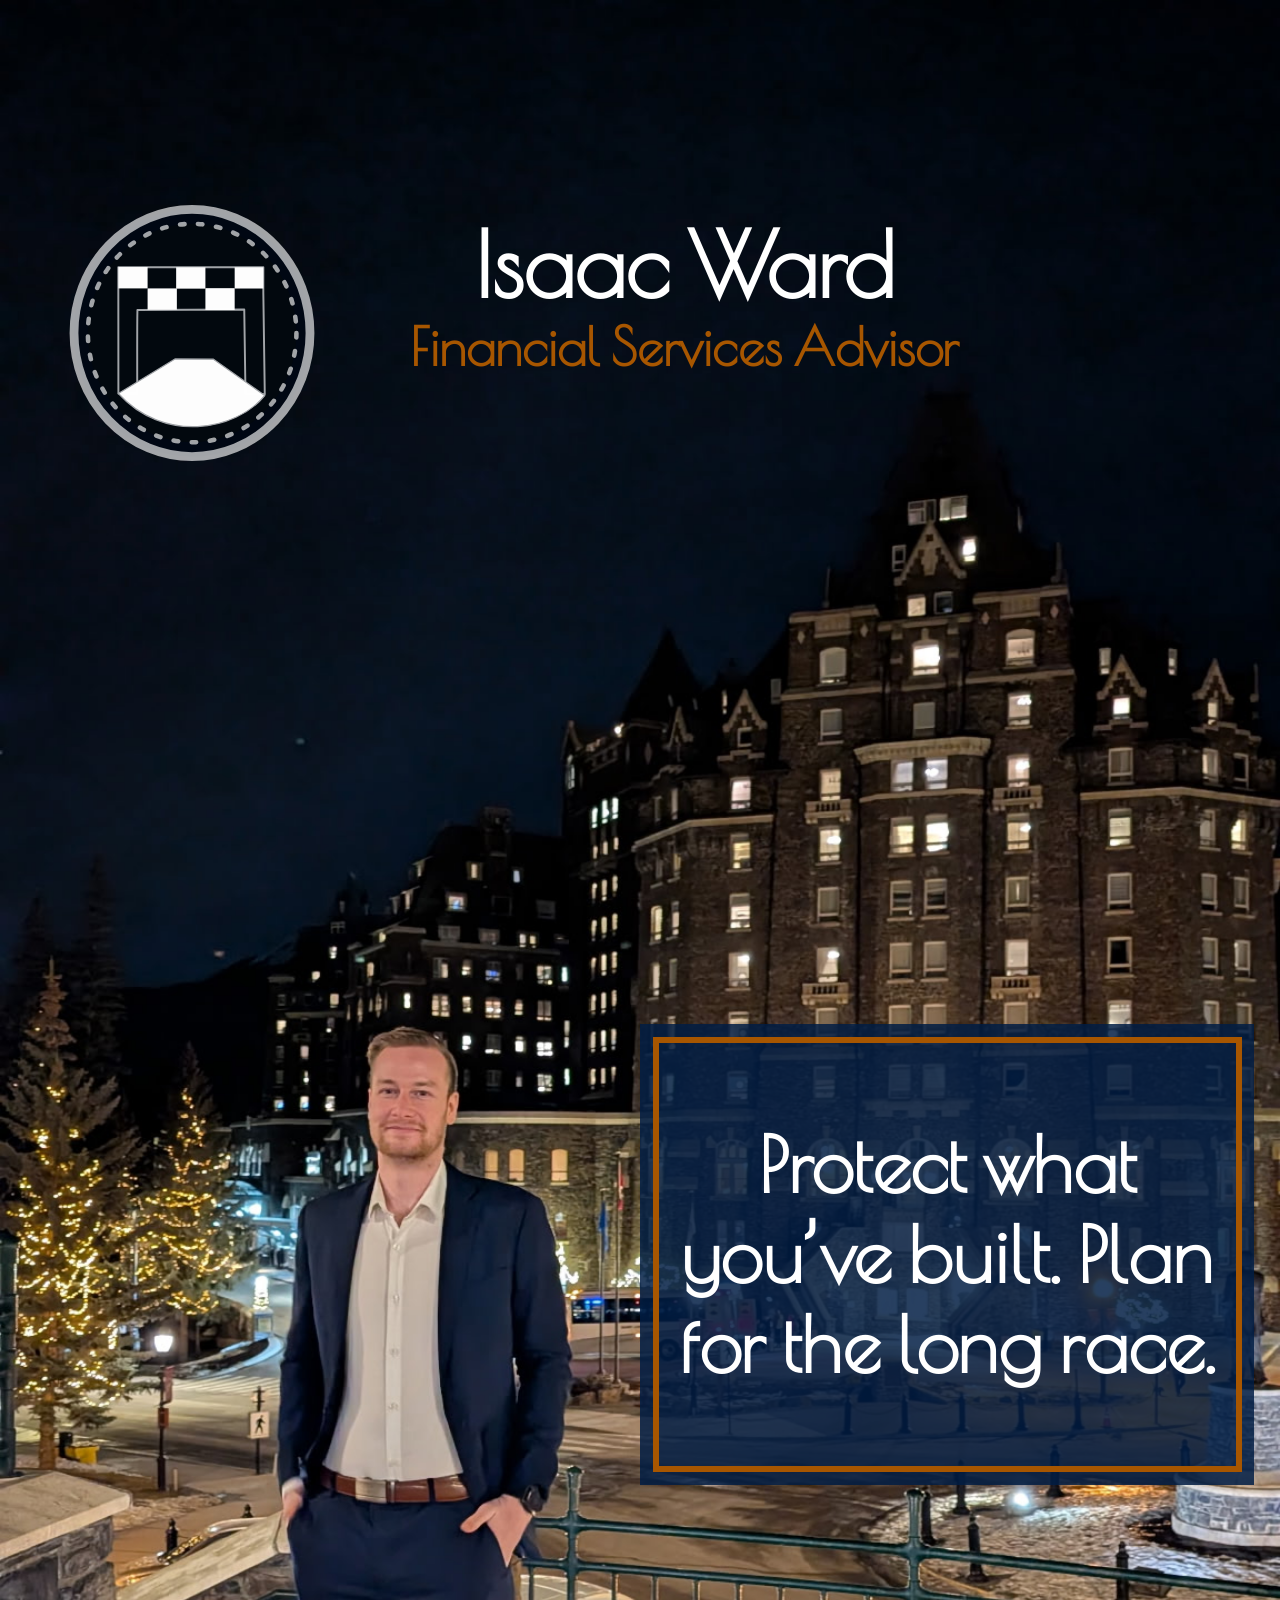
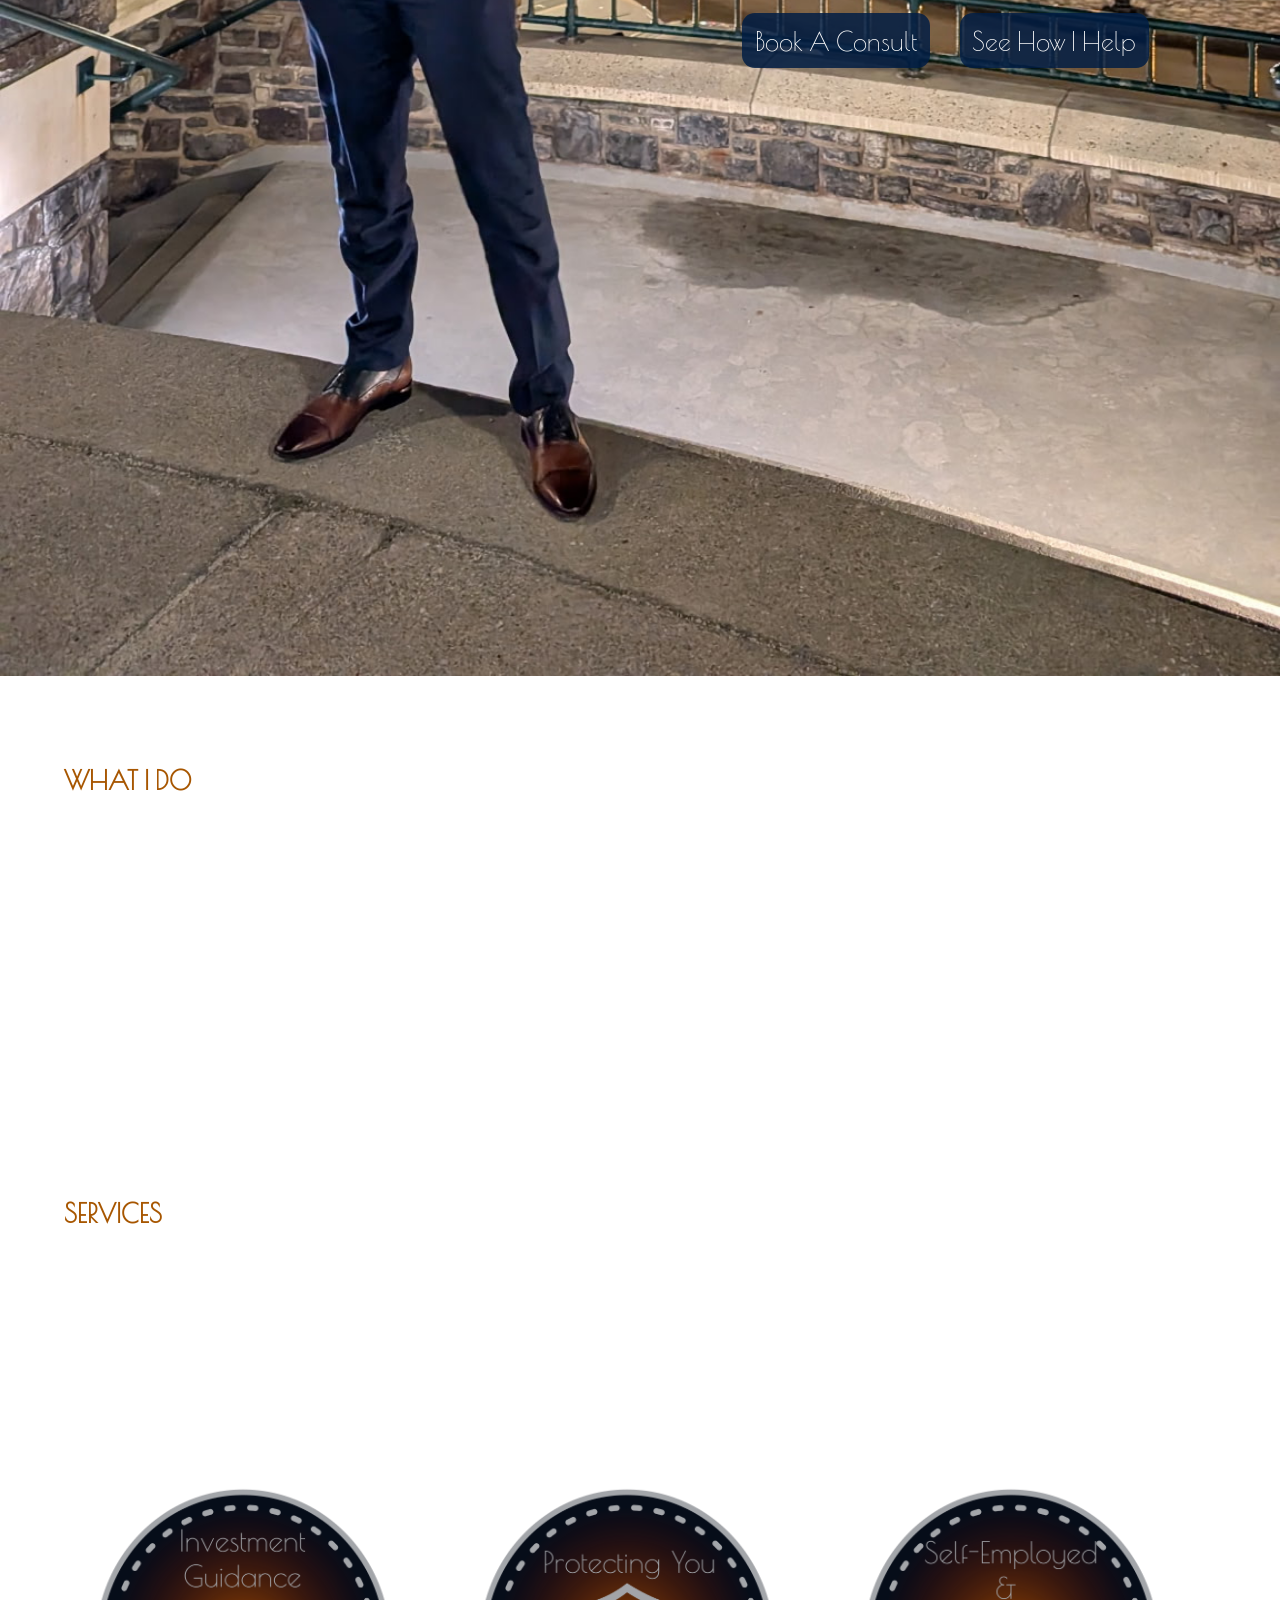
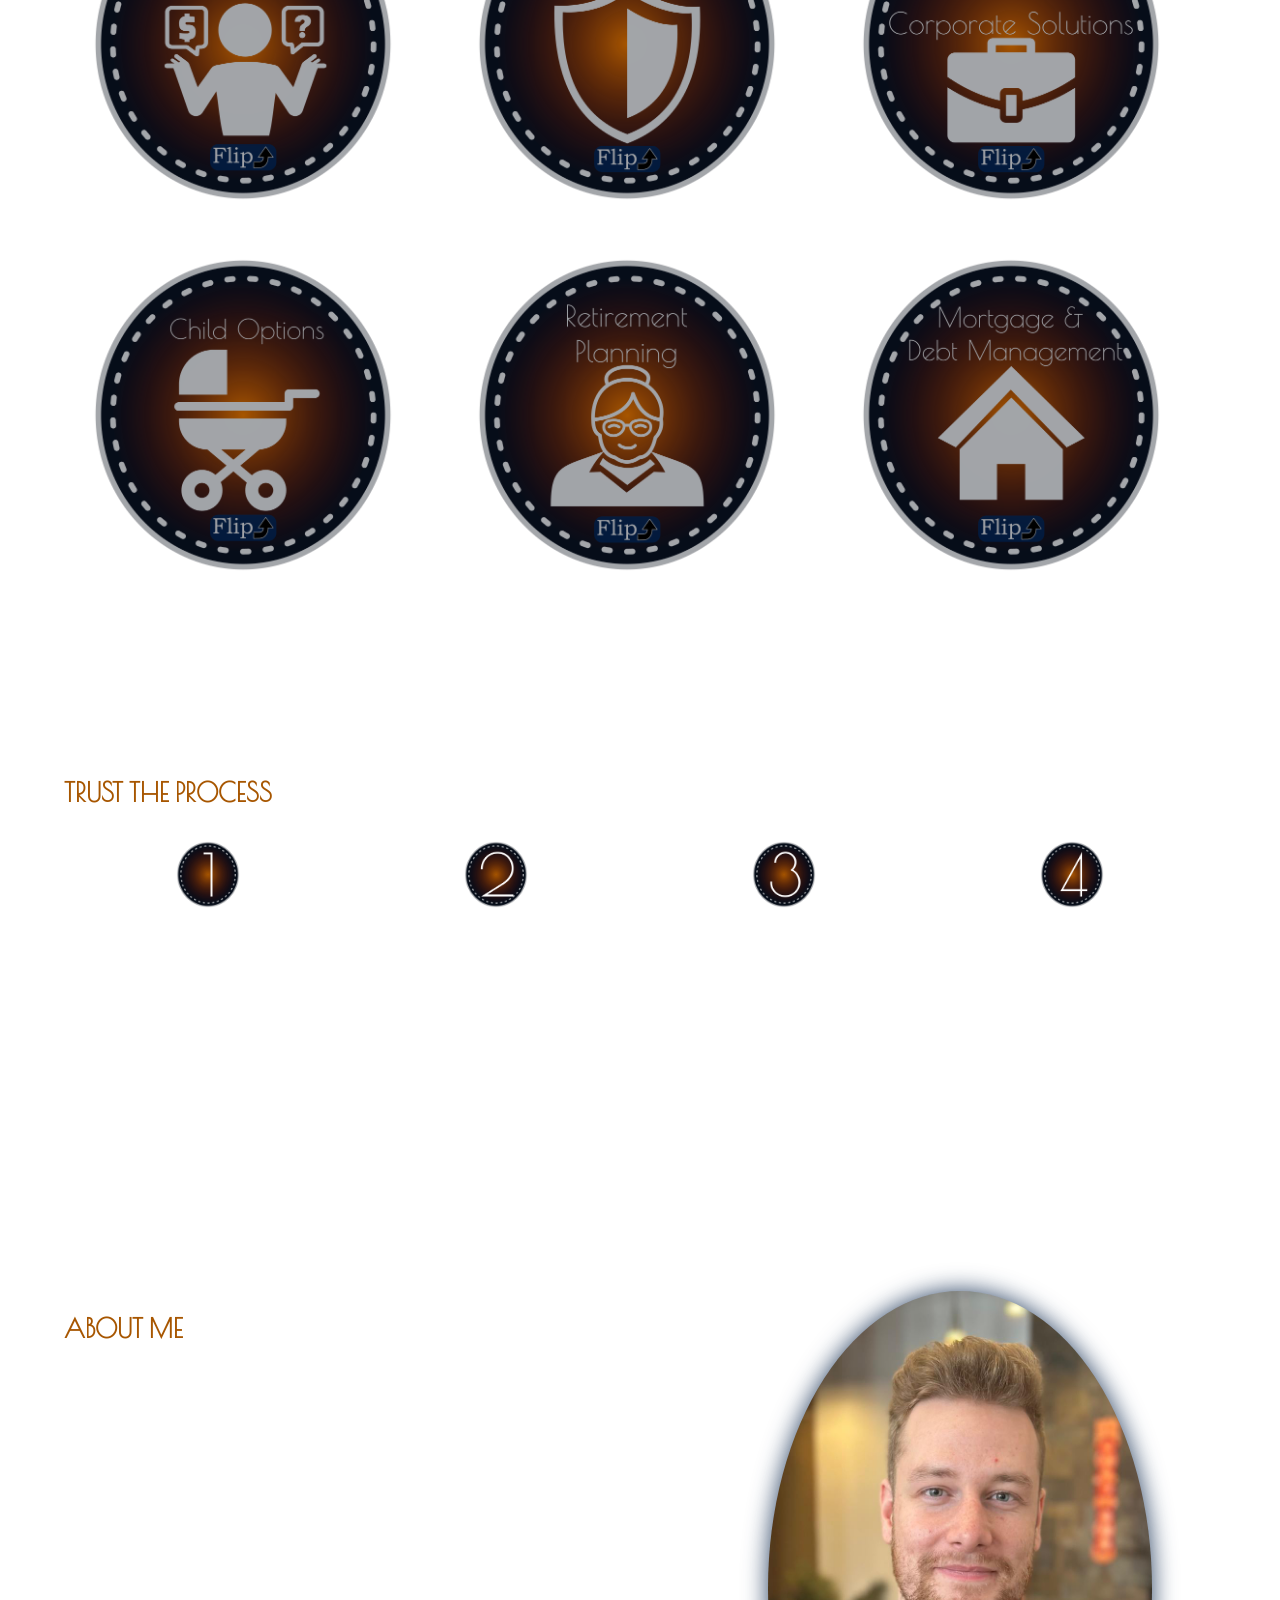
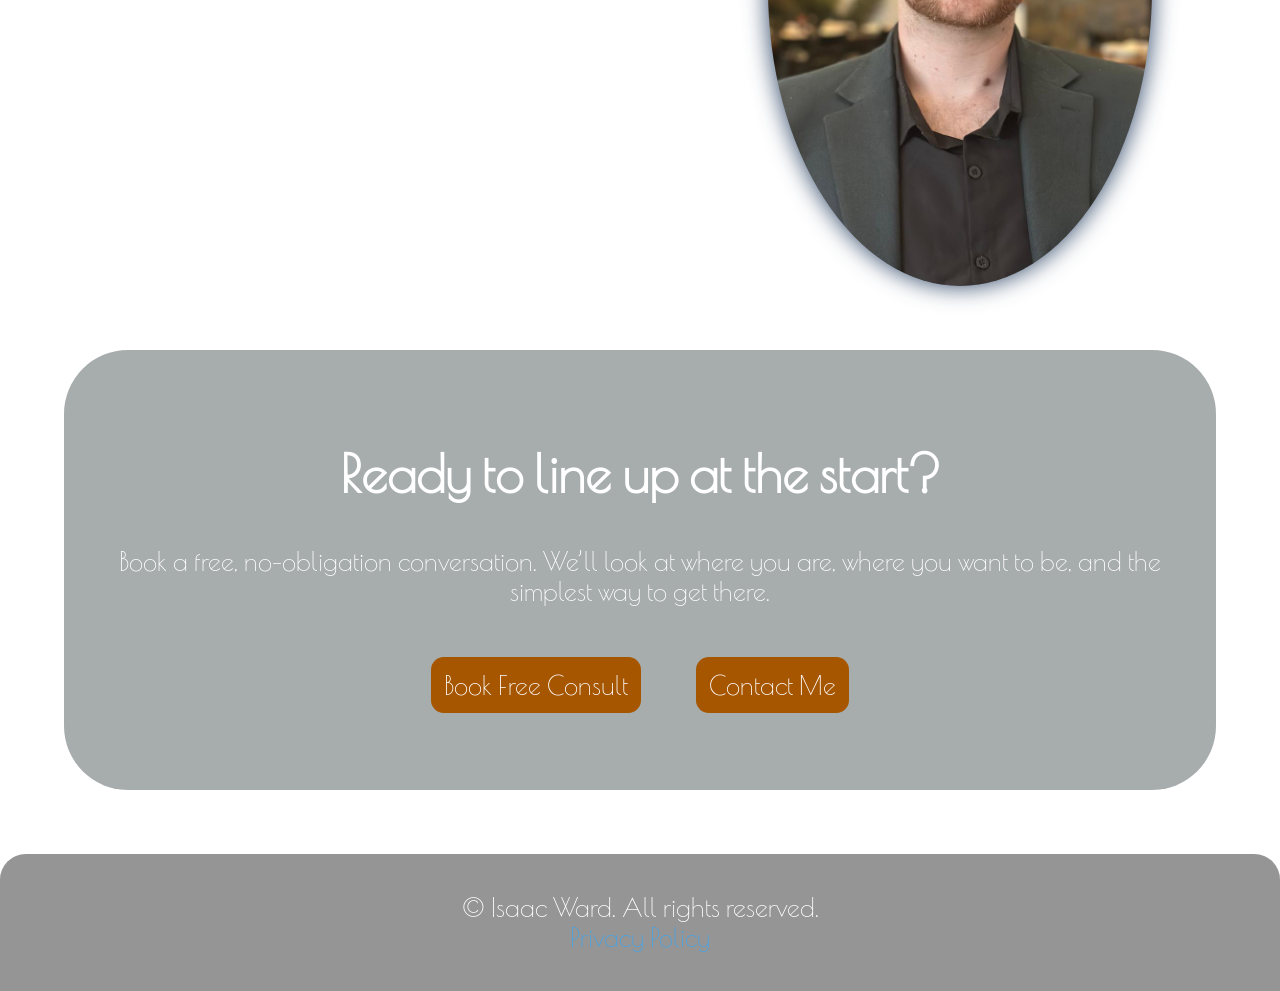
==== index.html @ 882bc5bd "Update booking links." ====
<!DOCTYPE html>
<html>
    <head>
        
        <meta name="viewport" content="width=device-width, initial-scale=1.0" charset="UTF-8">
        <!-- Meta-Tag for the page title -->
        <title>Isaac Ward - Financial Services</title>

        <!-- META  -->
        <meta charset='UTF-8'>
        <meta name="description" content="Isaac Ward offers one-on-one financial services to make sure your money goes the extra mile.">
        <meta name="google-site-verification" content="{Google verification code for indexing & Google Analytics}" />
        <meta name="robots" content="index, follow">
        <meta name="author" content="Streight Digital Solutions">
        <meta property="og:description" content="Isaac Ward offers one-on-one financial services to make sure your money goes the extra mile."/>
        <meta property="og:url" content="https://whatsapp.com"/>
        <meta property="og:image" href="images/logo.svg"/>
        <meta http-equiv="cache-control" content="no-cache">
        <meta http-equiv='expires' content='0'>
        <meta http-equiv='pragma' content='no-cache'>

        <!-- LINKS  -->
        <link rel="icon" type="image/png" href="images/favicon.png"/>
        <link rel="stylesheet" href="style.css">
        <link rel="preconnect" href="https://fonts.googleapis.com">
        <link rel="preconnect" href="https://fonts.gstatic.com" crossorigin>
        <link href="https://fonts.googleapis.com/css?family=Poiret+One" rel="stylesheet">

    </head>

    <!-- GOOGLE ANALYTICS -->
    <script async src="https://www.googletagmanager.com/gtag/js?id=G-CSK3P26JNR"></script>
    <script>
    window.dataLayer = window.dataLayer || [];
    function gtag(){dataLayer.push(arguments);}
    gtag('js', new Date());

    gtag('config', 'G-CSK3P26JNR');
    </script> 


    <body>
        <div class="popup-contact-form" id="popup">
            <button class="close-button" onclick="remove();">X</button>
            <form action="https://api.web3forms.com/submit" method="POST">
                <input type="hidden" name="access_key" value="33690d54-98e2-484e-ab76-43095d5ad2aa">
                <h1 class="form-headings">Name</h1>
                <input class="name" type="text" name="name" required>
                <h1 class="form-headings">Email</h1>
                <input class="email" type="email" name="email" required>
                <h1 class="form-headings">How can I help?</h1>
                <textarea class="message" name="message" required></textarea>
                <br>
                <button class="submit-button" type="submit">Submit</button>
                <div class="h-captcha" data-captcha="true" data-theme="dark"></div>
            </form>
        </div>
            <section class="hero-section">
                <div class="branding">
                    <img class="logo" src="images/logo.svg"></img>
                    <div class="heading">
                        <h1>Isaac Ward</h1>
                        <h2>Financial Services Advisor</h2>
                    </div>
                </div>
                <div class="hero-content">
                    <div class="hero-content-box">
                        <div class="hero-message-box">
                            <div class="hero-message">
                                <h1 class="slogan">Protect what you’ve built. Plan for the long race.</h1>
                            </div>        
                        </div>
                    </div>
                </div>

                <div class="cta-buttons">
                    <button class="cta-button"><a href="https://book.squareup.com/appointments/8s9frsb6zgdurt/location/L0Z0Q3N47YZYD/availability" onClick="https://book.squareup.com/appointments/8s9frsb6zgdurt/location/L0Z0Q3N47YZYD/availability">Book A Consult</a></button>
                    <button class="cta-button"><a href="#services-section">See How I Help</a></button>
                </div>

                <img class="main-background-image" src="images/isaac1.jpg"></img>
            </section>

            <section class="about-section">
                <div class="about-text" id="about">
                    <h2>WHAT I DO</h2>
                    <h1>I help families go the distance with their money.</h1>
                    <p>Access to dozens of financial institutions and their 
                        products, so your plan is matched to you, not to one company’s
                         product shelf.</p>
                </div>
            </section>
            <img class="divider" src="images/checker.svg"></img>
            <section class="services-section" id="services-section">
                <div class="text">
                    <h2>SERVICES</h2>
                    <h1>Making your money go the extra mile.</h1>
                    <p> I come from a blue-collar background. I know what it’s like to work hard
                         for your money without knowing how to build a plan around it.</p>
                    
                        <div class="service-cards">
                            <div class="service-card">
                                <img class="coin-front" src="images/guidance.png"></img>
                                <img class="coin-back" src="images/guidance2.png"></img>
                            </div>
                            <div class="service-card">
                                <img class="coin-front" src="images/protect.png"></img>
                                <img class="coin-back" src="images/protect2.png"></img>
                            </div>
                            <div class="service-card">
                                <img class="coin-front" src="images/corporate.png"></img>
                                <img class="coin-back" src="images/corporate2.png"></img>
                            </div>
                            <div class="service-card">
                                <img class="coin-front" src="images/child.png"></img>
                                <img class="coin-back" src="images/child2.png"></img>
                            </div>
                            <div class="service-card">
                                <img class="coin-front" src="images/coin-retirement.png"></img>
                                <img class="coin-back" src="images/coin-retirement2.png"></img>
                            </div>
                            <div class="service-card">
                                <img class="coin-front" src="images/home.png"></img>
                                <img class="coin-back" src="images/home2.png"></img>
                            </div>

                        </div>
                </div>
            </section>
            <img class="divider" src="images/checker.svg"></img>
                <div class="process-section" id="about">
                    <h2>TRUST THE PROCESS</h2>
                    <div class="process-grid">
                        <div class="process-card">
                            <img class="step" src="images/1.png"><img>
                            <h1>Assess</h1>
                            <p>A relaxed conversation about your income, family, debts and goals.</p>
                        </div>
                        
                        <div class="process-card">
                            <img class="step" src="images/2.png"><img>
                            <h1>Plan</h1>
                            <p>I compare options across carriers and show you what fits and why.</p>
                        </div>
                        <div class="process-card">
                            <img class="step" src="images/3.png"><img>
                            <h1>Pace</h1>
                            <p>We set coverage and contributions you can sustain, not stretch to hit.</p>
                        </div>
                        <div class="process-card">
                            <img class="step" src="images/4.png"><img>
                            <h1>Finish</h1>
                            <p>Yearly check-ins keep your plan on track as life changes.</p>
                        </div>
                    </div>
                </div>
            </section>
            <img class="divider" src="images/checker.svg"></img>
            <section class="about-section">
                <div class="about-text">
                    
                    <h2>ABOUT ME</h2>

                    <p> I come from a blue-collar background. I know what it’s like to work hard
                         for your money without knowing how to build a plan around it.</p>

                    <p>I’ve seen what happens when people never learn the basics, and I’ve seen
                         what happens when families start early. That’s why I focus on education
                          first. I want you to understand your options, and I’m here for you when
                           things change.</p> 

                    <p>Swimming across Sproat Lake, finishing an Ironman, and running until I had
                         nothing left have all taught me that results come from steady pacing and
                          a plan you stick with. I bring that same discipline to your money, so it
                           goes the extra mile.</p>
                </div>
                <img class="profile-photo" src="images/isaac.svg"></img>
                
            </section>
            <section class="about-section">
                <div class="cta-text" id="about">

                    <h1>Ready to line up at the start?</h1>

                    <p>Book a free, no-obligation conversation. We’ll look at where you are, where you want to be, and the simplest way to get there.</p>
                    <button class="cta-button2"><a href="https://book.squareup.com/appointments/8s9frsb6zgdurt/location/L0Z0Q3N47YZYD/availability" onClick="https://book.squareup.com/appointments/8s9frsb6zgdurt/location/L0Z0Q3N47YZYD/availability">Book Free Consult</a></button>
                    <button class="cta-button2" onclick="show();">Contact Me</button>
                </div>
                
            </section>
        <footer>
        <p class="copyright">© Isaac Ward. All rights reserved. 
            <br>
            <a class="inline-link" href="/policy.html">Privacy Policy</a>
        </p>
        </footer>

    </body>
    <!-- SCRIPTS  -->
    <script src="script.js" type="text/javascript"></script>
    <script src="https://web3forms.com/client/script.js" async defer></script>
</html>
---- style.css ----
/*----------------------------------------------------------------------------------------------------------------*/
/*--------------------------------------------   ROOT STYLES  ----------------------------------------------------*/
/*----------------------------------------------------------------------------------------------------------------*/

:root{
  --primary-color--: #001d44d7;
  --primary-color-transparent--: #00111158;
  --secondary-color--:#00326adb;
  --tertiary-color--: #a75600;
  --tertiary-color-transparent--:#a756007d;

  --primary-font-color--:#ffffff;
  --secondary-font-color--: #a75600;

  --primary-hover-color--:#018f7a;
  
  --primary-font--: "Poiret One", sans-serif;
  --secondary-font--:"Fira Sans", sans-serif;
}

/* RESOURCE: https://stackoverflow.com/questions/2869212/css3-gradient-background-set-on-body-doesnt-stretch-but-instead-repeats */
body,html{
    width: 100%;
    height: 100%;
    background: linear-gradient(#000000,#001d44d7);
    background-attachment: fixed;
    background-repeat: no-repeat;
    padding:0;
    margin:0;
    scroll-behavior: smooth;
    
}
.branding{
    margin-top:12vw;
    h1{
        font-family: var(--primary-font--);
        font-size: 7vw;
        margin: auto 0;
        justify-content: center;
        animation: fadeup 2s;
    }
    h2{
        font-size: 4vw;
        animation: fadeup 2s;
        margin:0;
    }
    position: absolute;
    display:flex;
    
}
a{
    text-decoration: none;
    color: #48a3e4;
}
.heading{
    justify-content: center;
    align-items: center;
    margin: auto 10vw;
}
.logo{
    position: relative;
    top:3vw;
    left:4vw;
    height: 20vw;
    width: 20vw;
    margin:1vw;
    animation: fadeup 2s;
}
.main-background-image{
    margin:0;
    padding:0;
    width: 100%;
    height: 100%;
    z-index:-1;
}
.divider{
    width:100%;
}

/* TEXT & HEADINGS */
h1{
    color: var(--primary-font-color--);
    font-family: var(--primary-font--);
    font-size: 4vw;
}

h2{
    color: var(--secondary-font-color--);
    font-size: 2vw;
    font-family: var(--primary-font--);
}

p{
    color: var(--primary-font-color--);
    font-family: var(--primary-font--);
    font-size: 2vw;
}

.slogan{
    font-family: var(--primary-font--);
    color: var(--primary-font-color--);
    font-size: 6vw;
    animation: fadeup 5s;
}

/*----------------------------------------------------------------------------------------------------------------*/
/*--------------------------------------------   SECTIONS  ----------------------------------------------------*/
/*----------------------------------------------------------------------------------------------------------------*/

/* HERO SECTION */
.hero-section{
    margin:0;
    display: block;
    justify-content: center;
    text-align: center;
}


.hero-message{
    padding:1vw;
    border: solid 0.5vw #a75600;
}

.cta-buttons{
    position: absolute;
    display: block;
    z-index: 0;
    margin:125% 2% 0% 57%;
    animation: fadeup 5s;
}

.cta-button{
    a{
        text-decoration: none;
        color: var(--primary-font-color--);
    }
    padding:4vw;
    margin:1vw;
    font-family: var(--primary-font--);
    font-size: 2vw;
    border-radius: 1vw;
    border:none;
    padding:1vw;
    background-color: var(--primary-color--);
    color: var(--primary-font-color--);
    &:hover{
        background-color: var(--tertiary-color--);

    }
}

.cta-button2{
    a{
        text-decoration: none;
        color: var(--primary-font-color--);
    }
    padding:4vw;
    
    font-family: var(--primary-font--);
    font-size: 2vw;
    border-radius: 1vw;
    border:none;
    padding:1vw;
    background-color: var(--tertiary-color--);
    color: var(--primary-font-color--);
    &:hover{
        background-color: var(--primary-color--);
    }
}

.hero-content-box{
    position: absolute;
    margin:80% 2% 0% 50%;
}

.hero-message-box{
    font-family: var(--primary-font--);
    color: var(--primary-font-color--);
    animation: fadeup 5s;
    z-index: 0;
    padding:1vw;
    background-color: var(--primary-color--);
}

/* ABOUT SECTION */
section{
    display: flex;
    text-align: center;
    margin:5vw;
}

.about-text{
    text-align: left;
    padding-right:2vw;
    animation: fadeup 2s;
}

.text{
    a{
        text-decoration: none;
        color: #48a3e4;
    }
    text-align: left;
    animation: fadeup 2s;
}

.profile-photo{
    margin:0vw 5vw;
    height:fit-content;
    width: 30vw;
    filter: drop-shadow(0 0 0.75rem var(--primary-color--));
    animation: fadeup 2s;
}

.image-left{
    padding:4vw 4vw;
    display: flex;
    height:50%;
    width: 20%;
    border-radius:9vw;
}
/* PROCESS SECTION */
.process-section{
    margin:5vw;
    text-align: left;
    animation: fadeup 2s;
}
.process-grid{
    h1{
        margin: 0;
    }
    p{
        justify-content: right;
    }
    justify-content: right;
    display:grid;
    grid-template-columns: repeat(auto-fill, minmax(25%, 0.9fr));
}
.process-card{
    align-items: center;
    text-align: center;
    margin:1vw;
}
.step{
    display: block;
    margin: 0 auto;
    width: 5vw;
}
.arrow{
    height: 8vw;
    margin:auto;
}
/* SERVICES SECTION */
.services-section{
    display: flex;
    text-align: center;
    margin:5vw;
}

.services-text{
    text-align: left;
    padding-right:2vw;
    animation: fadeup 2s;
}
.service-cards{
    margin: 2vw auto;
    padding:0;
    justify-content: center;
    display: grid;
    grid-gap:0;
    grid-template-columns: repeat(auto-fill, minmax(30%, 0.9fr));
    
}

/* Sources:https://stackoverflow.com/questions/2027657/overlapping-elements-in-css  and https://www.youtube.com/watch?v=bhzBhbOJ5OE*/
.service-card{
    margin: 2vw;
    justify-content: center;
    position: relative;
    width:25vw;
    height: 25vw;
    align-items: center;
    
    &:hover{
        .coin-front{
            transition: transform 1.5s ease-in-out;
            transform: rotateY(-180deg);
        }
        .coin-back{
            transition: transform 1.5s ease-in-out;
            transform: rotateY(-0deg);
        }
    }

    .coin-front{
        position:absolute;
        backface-visibility: hidden;
        height:100%;
        z-index: 1;
        animation: glow 2s;
    }

    .coin-back{
        position:absolute;
        height:100%;
        z-index: 0;
        transform:rotateY(180deg);
        backface-visibility: hidden;
    }
}
/* CALL TO ACTION SECTION */

.cta-text{
    text-align: center;
    padding-right:2vw;
    animation: fadeup 2s;
    background-color: var(--primary-color-transparent--);
    border-radius: 5vw;
    padding: 4vw;
    
}

/* CONTACT SECTION */
.popup-contact-form{
  visibility: hidden;
  position: absolute;
  justify-content: center;
  margin:390% 25%;
  width: 50vw;
  height: 40vw;
  text-align: center;
  border-radius:5vw;
  color: var(--primary-color--);
  background-color: #071624e9;
  z-index: 2;
  animation: fadeup 4s;

  h1{
    font-family: var(--primary-font--);
    color: var(--primary-font-color--);
    font-size: 2vw;
  }

  textarea,input{
    color: var(--primary-font-color--);
    background-color: var(--primary-color--);
    border-radius:2vw;
    font-family: var(--primary-font--);
    font-size: 5vw;
    width:40vw;
    height: 2vw;
  }
  button{
    font-family: var(--primary-font--);
    font-size:2vw;
    color: var(--primary-font-color--);
    background-color: var(--primary-color--);
    border-radius:5vw;
    margin-top:2vw;
    margin-bottom:1vw;
    &:hover{
        color: var(--primary-font-color--);
        background-color: var(--tertiary-color--);
    }
  }
}
.close-button{
    margin-left:90%;
}

footer{
    margin:2vw auto;
    padding:1vw 0;
    justify-content: center;
    width:100%;
    border-top-left-radius: 2vw;
    border-top-right-radius: 2vw;
    text-align: center;
    position:relative;
    background-color: #0000006a;
}
/*----------------------------------------------------------------------------------------------------------------*/
/*--------------------------------------------   PRIVACY POLICY  -------------------------------------------------*/
/*----------------------------------------------------------------------------------------------------------------*/
.privacy-section{
    margin:0;
    padding:0;
    h2{
        margin:2vw 6vw;
        text-align: left;
    }
}
.uc-privacy-policy{
    .privacy-meta-text{
        margin:0vw 4vw;
    }
    .privacy-table td {
        text-align: left;
        justify-content: center;
        height: fit-content;
        width: fit-content;
    }
    .privacy-content{
        width: 95%;
    }
    .privacy-title{
        font-size: 5vw;
        animation: fadeup 1s;
    }
    section,.privacy-section.gap-large{
        margin:0vw 4vw;
        animation: fadeup 1s;
        
    }
    height: fit-content;
    .uc-privacy-container,
    .privacy-table-container{
    width:100%;

    }
    .privacy-table-container{
    margin:2vw;
    width: fit-content;
    }
    .uc-privacy-container{
        border-radius: 5vw;
    }
    h1{
        font-size: 5vw;
        text-align: center;
        margin: 4vw 0vw;
    }
    h2{
    font-size: 4vw;
    }
    h3{
    font-size: 3vw;
    }
    h4{
    font-size: 2vw;
    }
    
    p,li.privacy-list-item,li.privacy-list-item strong,.privacy-text{
    font-size: 1.5vw;
    }
    .privacy-table th:nth-child(3), .privacy-table td:nth-child(3), .privacy-table th:nth-child(4), .privacy-table td:nth-child(4){
    width: fit-content;
    }
    .privacy-table th{
    width:fit-content;
    color:var(--primary-color--)

    }
  h1,p,ul,h2,h3,h4,li,th,td,tr,.privacy-table a{
    text-align: left;
    margin:0 2vw;
    font-family: var(--primary-font--);
    color: var(--primary-font-color--);
    text-decoration: none;
  }
  .privacy-table a{
    margin:0;
    font-size: 0.7vw;
  }

  td,tr,th{
    background-color: var(--primary-color--);
    color: var(--primary-font-color---);
    width: fit-content;
    padding:0;
  }
  .privacy-table th, .privacy-table td{
    color: var(--primary-font-color---);
    padding-left:0.2vw;
    width: fit-content;
    font-size: 1.4vw;
  }
  strong,span{
    color: var(--primary-font-color--);
    font-size: 1vw;
    padding:0;
  }
  .privacy-table{
    color:var(--primary-font-color---);
    background-color: #000000;
    
  }
  .privacy-table thead th {
    color:var(--primary-font-color--);
    width:fit-content;
  }
  li,.privacy-list-item{
    font-size: 1vw;
    padding:0;
    margin:0;
    width: fit-content;
  }
  font-family: var(--primary-font--);
  font: var(--primary-font-color--);
  position: relative;
  z-index: 1;

  .privacy-footer{
    margin-left: 5vw;
  }
  .privacy-meta-group,.privacy-meta-link{
    font-size: 1vw;
    font-family: var(--primary-font--);
    color:var(--primary-font-color--);
  }
  .privacy-meta-group strong,.privacy-meta-group span{
    font-size: 1vw;
    color:var(--primary-font-color--);
  }
}



/*----------------------------------------------------------------------------------------------------------------*/
/*--------------------------------------------   SCREEN SIZES  ---------------------------------------------------*/
/*----------------------------------------------------------------------------------------------------------------*/


/*-----------------------------------*/
/*----- 7680 X 4320 (8K Displays) ---*/
/*-----------------------------------*/

@media screen and (max-width: 7680px) {
  body{
    max-width: 7680px;
  }
}

/*-----------------------------------*/
/*--- 3840 X 2160 (4K Displays) -----*/
/*-----------------------------------*/

@media screen and (max-width: 3840px) {
  body{
    max-width: 3840px;
  }
    .cta-button2{ 
        margin:2vw;
    }  
}

/*-----------------------------------*/
/*-- 2560 X 1440 (2K/QHD Displays) --*/
/*-----------------------------------*/

@media screen and (max-width: 2560px) {
  body,html{
    max-width: 2560px;
  }

}

/*-----------------------------------*/
/*- 1920 X 1080 (Full HD Displays) --*/
/*-----------------------------------*/

@media screen and (max-width: 1920px) {
  body,html{
    max-width: 1920px;
  }
}


/*-----------------------------------*/
/*----- 1280 X 720 (HD Displays) ----*/
/*-----------------------------------*/

@media screen and (max-width: 1280px) {
  body,html{
    max-width: 1280px;
  }
}


/*-----------------------------------*/
/*----- 640 X 480 (SD Displays) -----*/
/*-----------------------------------*/

@media screen and (max-width: 640px) {
  body,html{
    max-width: 640px;
  }
}

/*------------------------------------*/
/*----------- Phone Displays ---------*/
/*------------------------------------*/

@media screen and (max-width: 600px) {

  body,html{
    max-width: 600px;
  }
  .divider{
    width:100%;
  }
  .branding{
    h1{
        font-size: 10vw;
        margin-top: 4vw;
   
    }
    h2{
        font-size: 5vw;
        margin:0;
    }
    position: absolute;
    display:flex;
    
}
.heading{
    justify-content: center;
    align-items: center;
    margin: auto 6vw;
}

  /* TEXT & HEADINGS */
    h1{
        font-size: 8vw;
    }

    h2{
        font-size: 4vw;
    }

    p{
        font-size: 5vw;
    }

    .slogan{
        font-size: 8vw;
       
    }
    .cta-buttons{
        margin:139% 3% 0% 50%;
    }
    .cta-button,.cta-button2{
        font-size: 6vw;
    }
    .cta-button2{
        align-self: center;
        margin:2vw;
    }
    .about-section{
        display:block;
    }
    .profile-photo{
        height:80vw;
        width:80vw;
        display:block;
        margin: 0vw auto;
    }
    .service-cards{
        grid-template-columns: repeat(auto-fill, minmax(100%, 0.4fr));
        
    }
    .service-card{
        width: 80vw;
        height: 80vw;
        margin:5vw 2vw;

        justify-content: center;
        text-align: left;
    }
    .coin-front,.coin-back{
        width: 80vw;
        padding: 0;
        margin:0;
    }
    .process-section{
    margin:5vw;
    text-align: left;
    animation: fadeup 2s;
    }
    .process-grid{
        h1{
            margin: 0;
        }
        p{
            justify-content: right;
        }
        justify-content: right;
        display:grid;
        grid-template-columns: repeat(auto-fill, minmax(60%, 1fr));
    }
    .process-card{
        align-items: center;
        text-align: center;
        margin:1vw;
    }
    .step{
        display: block;
        margin: 0 auto;
        width: 15vw;
    }
    .arrow{
        height: 8vw;
        margin:auto;
    }
 
    /* CONTACT SECTION */
    .popup-contact-form{
        margin:1270% 6.5%;
        width: 87vw;
        height: 128vw;
        .form-headings{
            margin:10vw;
            font-size: 8vw;
            margin: 0;
        }

        textarea,input{
            width:60vw;
            height:10vw;
            margin: 2vw;
        }
        button{
            margin-bottom:4vw;
            font-size:5vw;
        }
    }
    /*----------------------------------------------------------------------------------------------------------------*/
    /*--------------------------------------------   PRIVACY POLICY  -------------------------------------------------*/
    /*----------------------------------------------------------------------------------------------------------------*/
    .privacy-section{
        margin:0;
        padding:0;
        h2{
            margin:2vw 6vw;
            text-align: left;
        }
    }
    .uc-privacy-container.privacy-wrapper{
        padding:0;
    }
    
    .uc-privacy-policy{
        .privacy-meta-text{
            margin:0vw 2vw;
        }
        .privacy-table td {
            text-align: left;
            justify-content: center;
            height: fit-content;
            width: fit-content;
        }
        .privacy-content{
            width: 95%;
        }
        .privacy-title{
            font-size: 6vw;
            animation: fadeup 1s;
        }
        section,.privacy-section.gap-large{
            margin:0vw 4vw;
            animation: fadeup 1s;
            
        }
        height: fit-content;
        .uc-privacy-container,
        .privacy-table-container{
        width:100%;

        }
        .privacy-table-container{
        margin:2vw;
        width: fit-content;
        }
        .uc-privacy-container{
            border-radius: 5vw;
        }
        h1{
            font-size: 5vw;
            text-align: center;
            margin: 4vw 0vw;
        }
        h2{
        font-size: 4vw;
        }
        h3{
        font-size: 4vw;
        }
        h4{
        font-size: 4vw;
        }

        p,li.privacy-list-item,li.privacy-list-item strong,.privacy-text{
        font-size: 4vw;
        }
        .privacy-table th:nth-child(3), .privacy-table td:nth-child(3), .privacy-table th:nth-child(4), .privacy-table td:nth-child(4){
        width: fit-content;
        }
        .privacy-table th{
        width:fit-content;
        color:var(--primary-color--)

        }
        h1,p,ul,h2,h3,h4,li,th,td,tr,.privacy-table a{
        text-align: left;
        margin:0 2vw;
        font-family: var(--primary-font--);
        color: var(--primary-font-color--);
        text-decoration: none;
        }
        .privacy-table a{
        margin:0;
        font-size: 2vw;
        }

        td,tr,th{
        background-color: var(--primary-color--);
        color: var(--primary-font-color---);
        width: fit-content;
        padding:0;
        }

        .privacy-table th, .privacy-table td{
            line-height: 1.4;
        }
        .privacy-table th, .privacy-table td{
        color: var(--primary-font-color---);
        padding-left:0.2vw;
        width: fit-content;
        font-size: 2vw;
        }
        strong,span{
        color: var(--primary-font-color--);
        font-size: 1vw;
        padding:0;
        }
        .privacy-table{
        color:var(--primary-font-color---);
        background-color: #000000;

        }
        .privacy-table thead th {
        color:var(--primary-font-color--);
        width:fit-content;
        }
        li,.privacy-list-item{
        font-size: 1vw;
        padding:0;
        margin:0;
        width: fit-content;
        }
        font-family: var(--primary-font--);
        font: var(--primary-font-color--);
        position: relative;
        z-index: 1;

        .privacy-footer{
        margin-left: 5vw;
        }
        .privacy-meta-group,.privacy-meta-link{
        font-size: 1vw;
        font-family: var(--primary-font--);
        color:var(--primary-font-color--);
        }
        .privacy-meta-group strong,.privacy-meta-group span{
        font-size: 3vw;
        color:var(--primary-font-color--);
        }
    }
}
/*----------------------------------------------------------------------------------------------------------------*/
/*-------------------------------------   ANIMATIONS / TRANSITIONS  ----------------------------------------------*/
/*----------------------------------------------------------------------------------------------------------------*/
@keyframes glow {
  from {
    text-shadow: 0 0 10px var(--tertiary-color--), 0 0 20px var(--tertiary-color--), 0 0 30px var(--tertiary-color--), 0 0 40px var(--tertiary-color--), 0 0 50px var(--tertiary-color--), 0 0 3vw var(--tertiary-color--), 0 0 4vw var(--tertiary-color--);
    filter: drop-shadow(0 0 0rem var(--tertiary-color--));
  }
  
  to {
    text-shadow: 0 0 20px var(--primary-color--), 0 0 30px var(--primary-color--) 0 0 40px var(--primary-color--) 0 0 50px var(--primary-color--) 0 0 60px var(--primary-color--) 0 0 70px var(--primary-color--) 0 0 80px var(--primary-color--);
    filter: drop-shadow(0 0 20rem var(--primary-color--));
  }
}

@keyframes flip-over {
  0% {
    transform: scale(0,1);
  }

  100% {
    transform: scale(0.9,1);
  }

}

@keyframes fade-in {
  0% {
    opacity: 0;
  }
  100% {
    opacity: 1;
  }

}

@keyframes fadeup {
  from {
    transform: translateY(100%); 
    opacity: 0;
  }
  to {
    opacity:1;
  }
}

@keyframes slide-up {
  from {
    opacity: 0;
  }
  to {
   transform: translateY(10vw); 
    opacity: 1;
  }

}
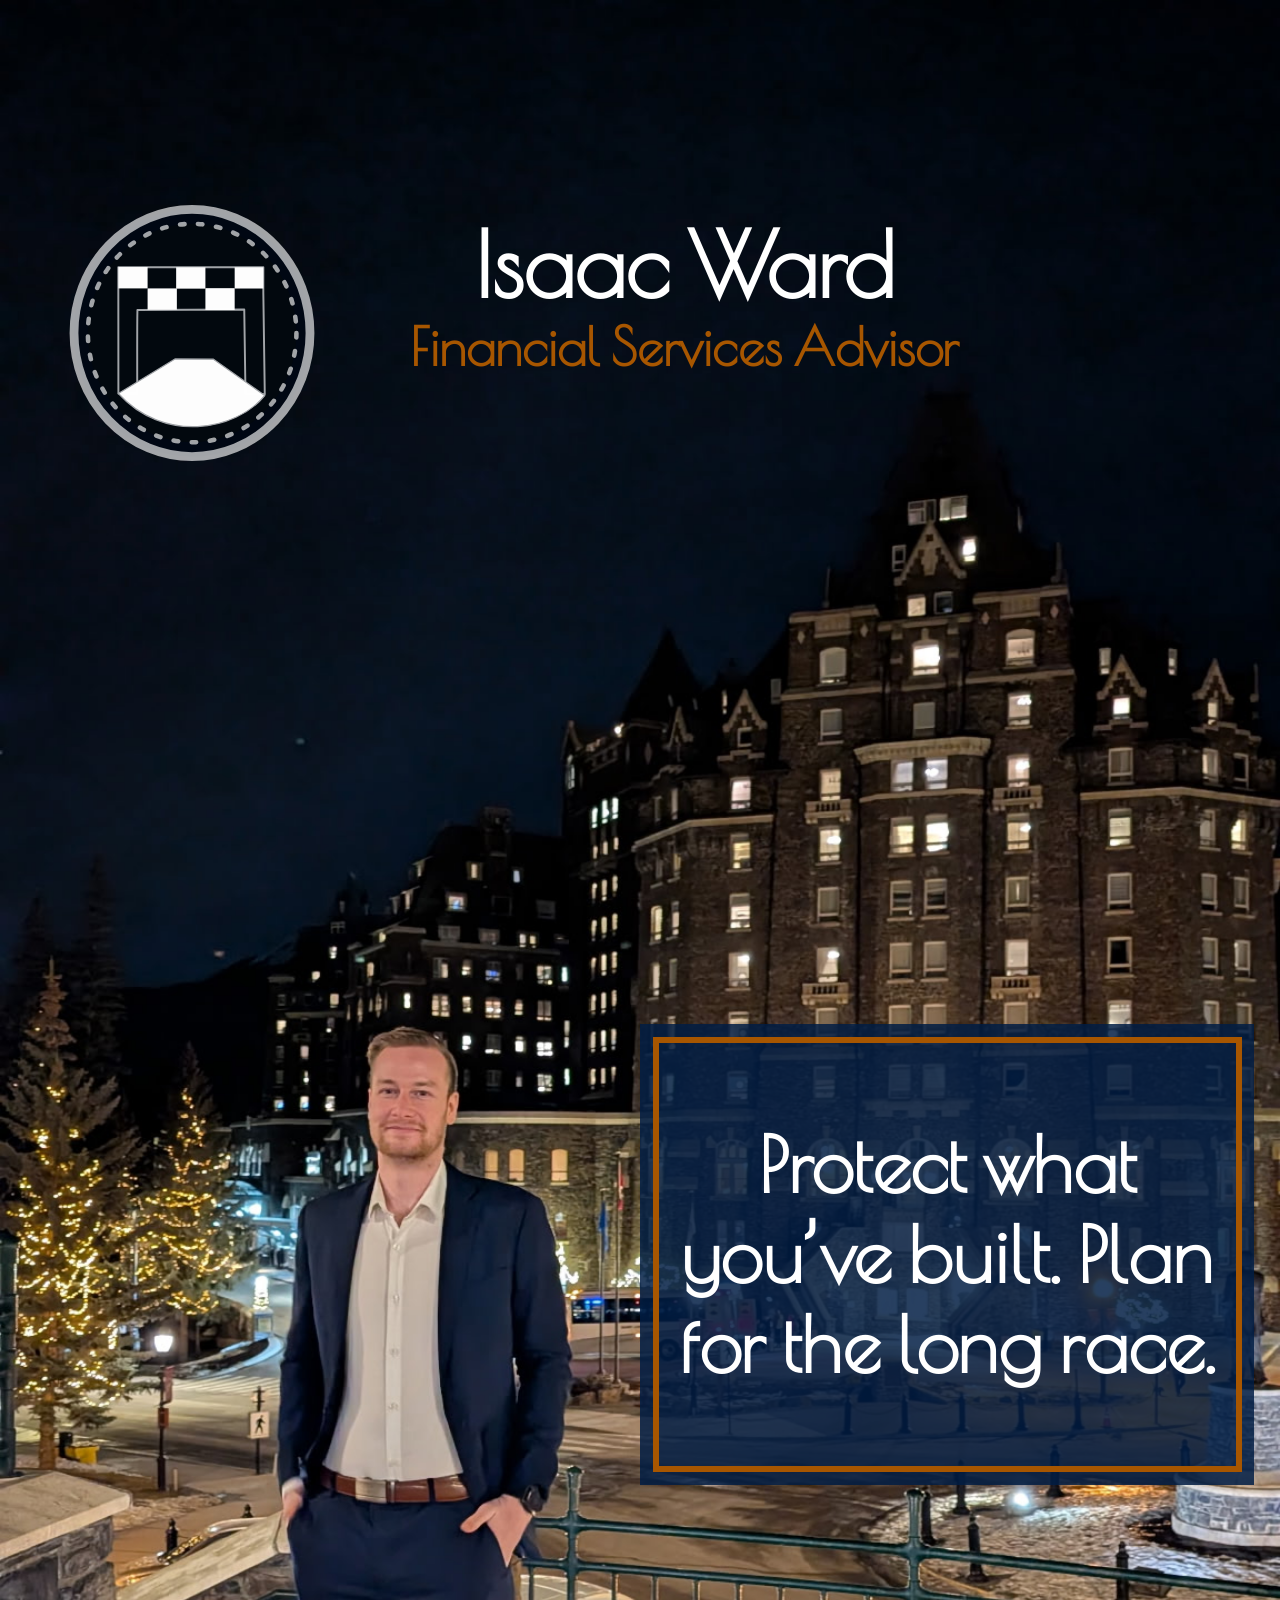
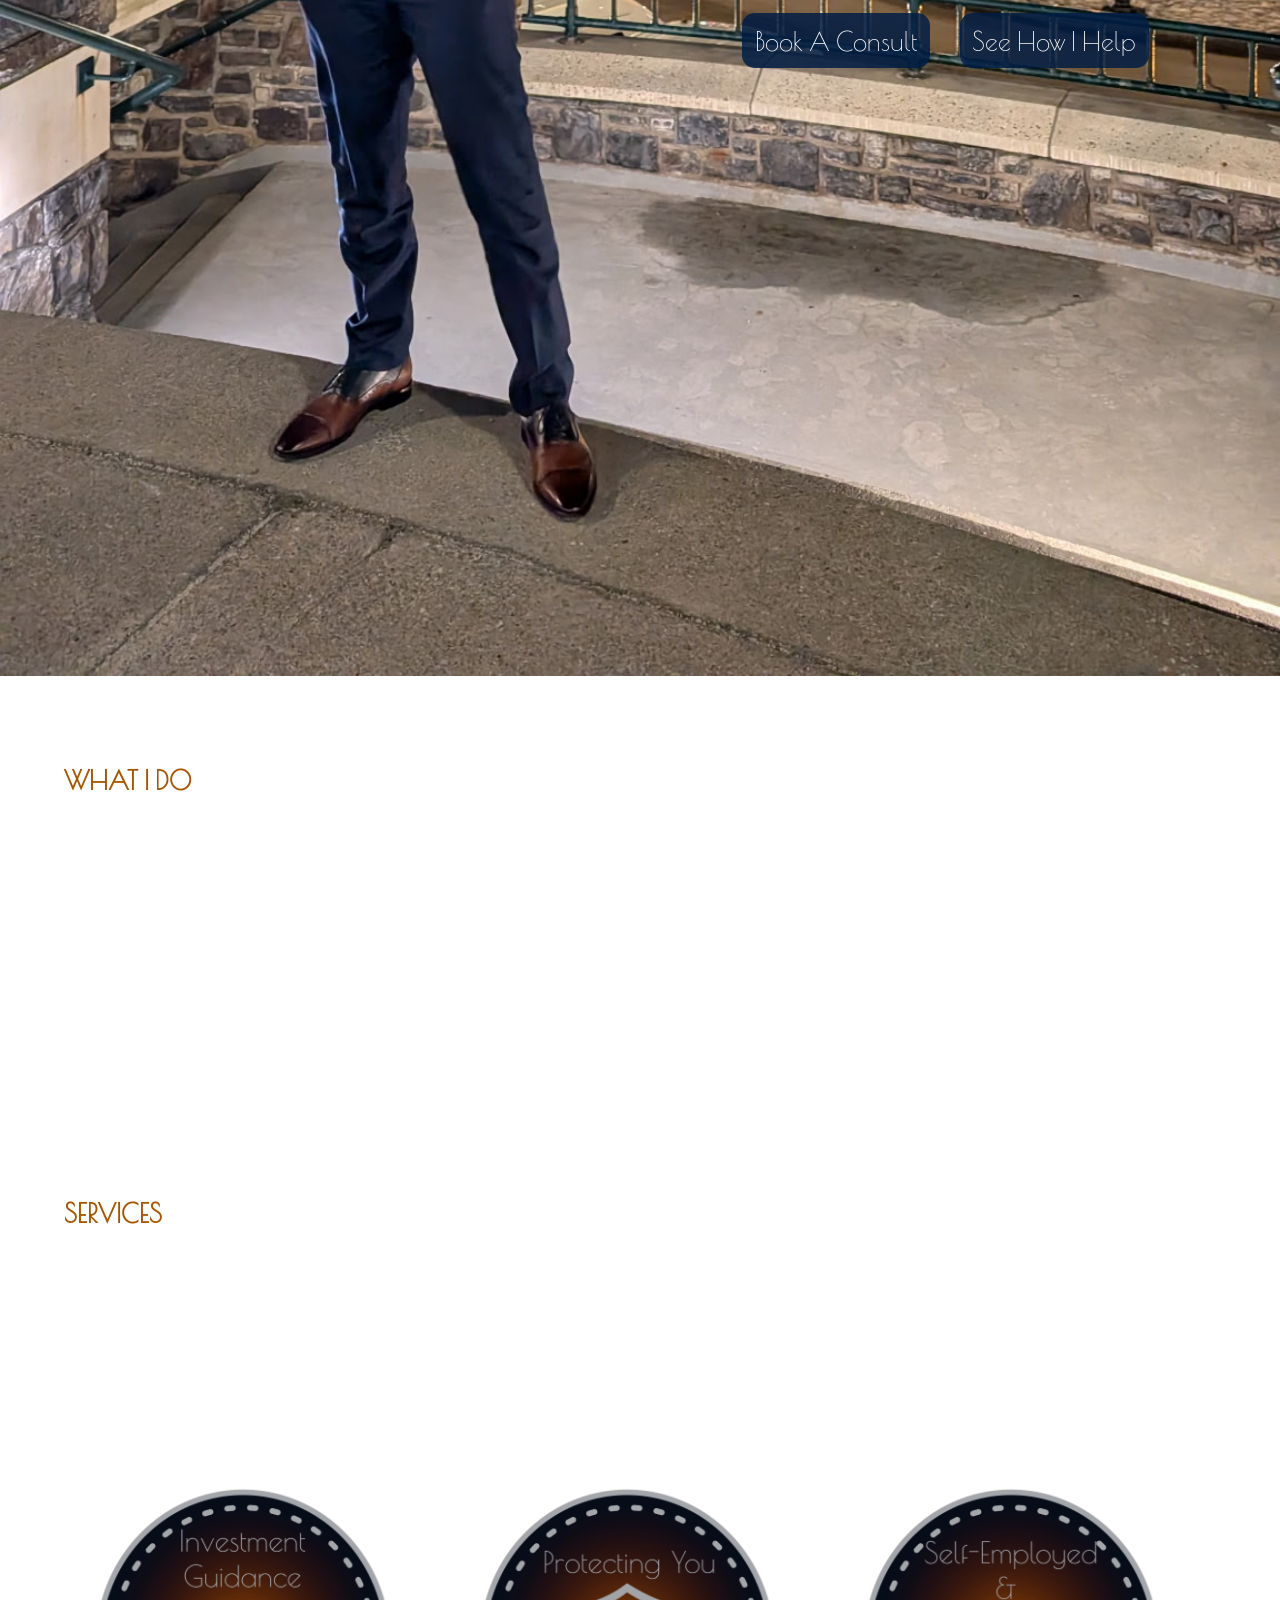
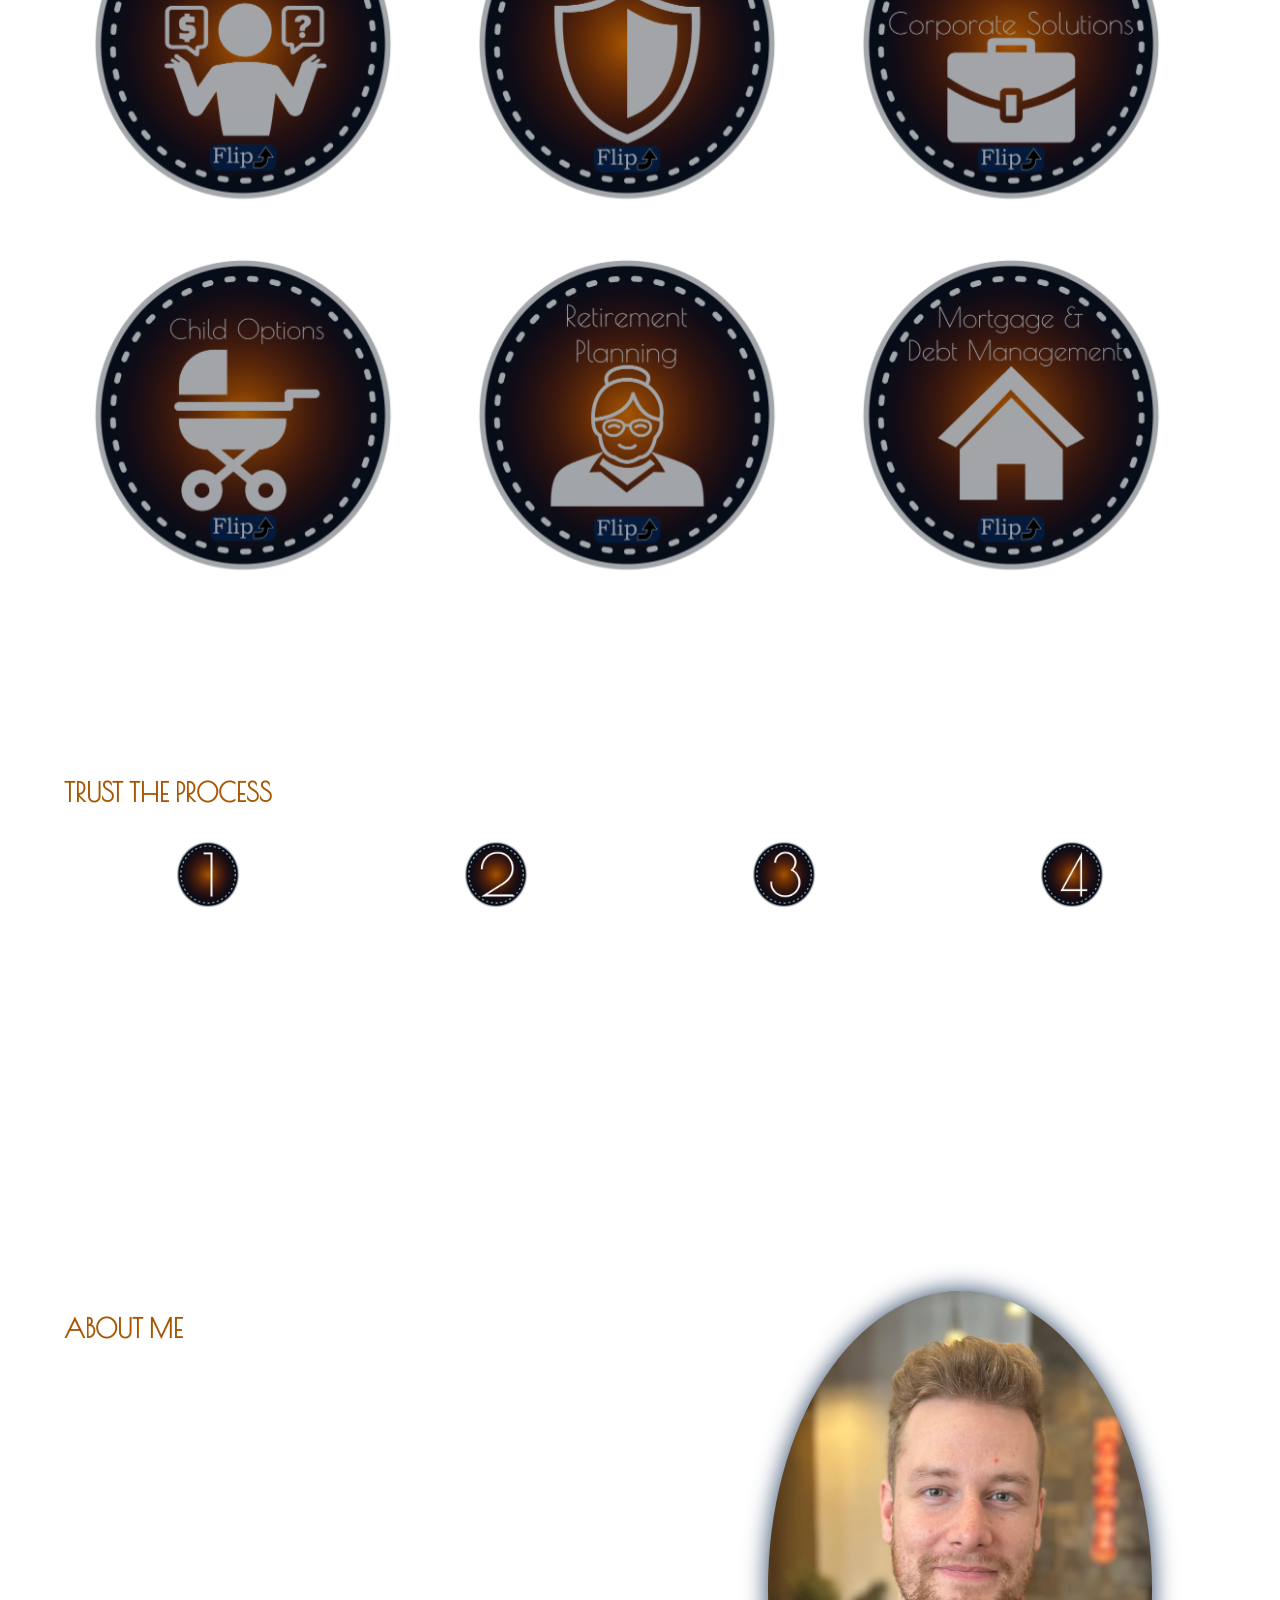
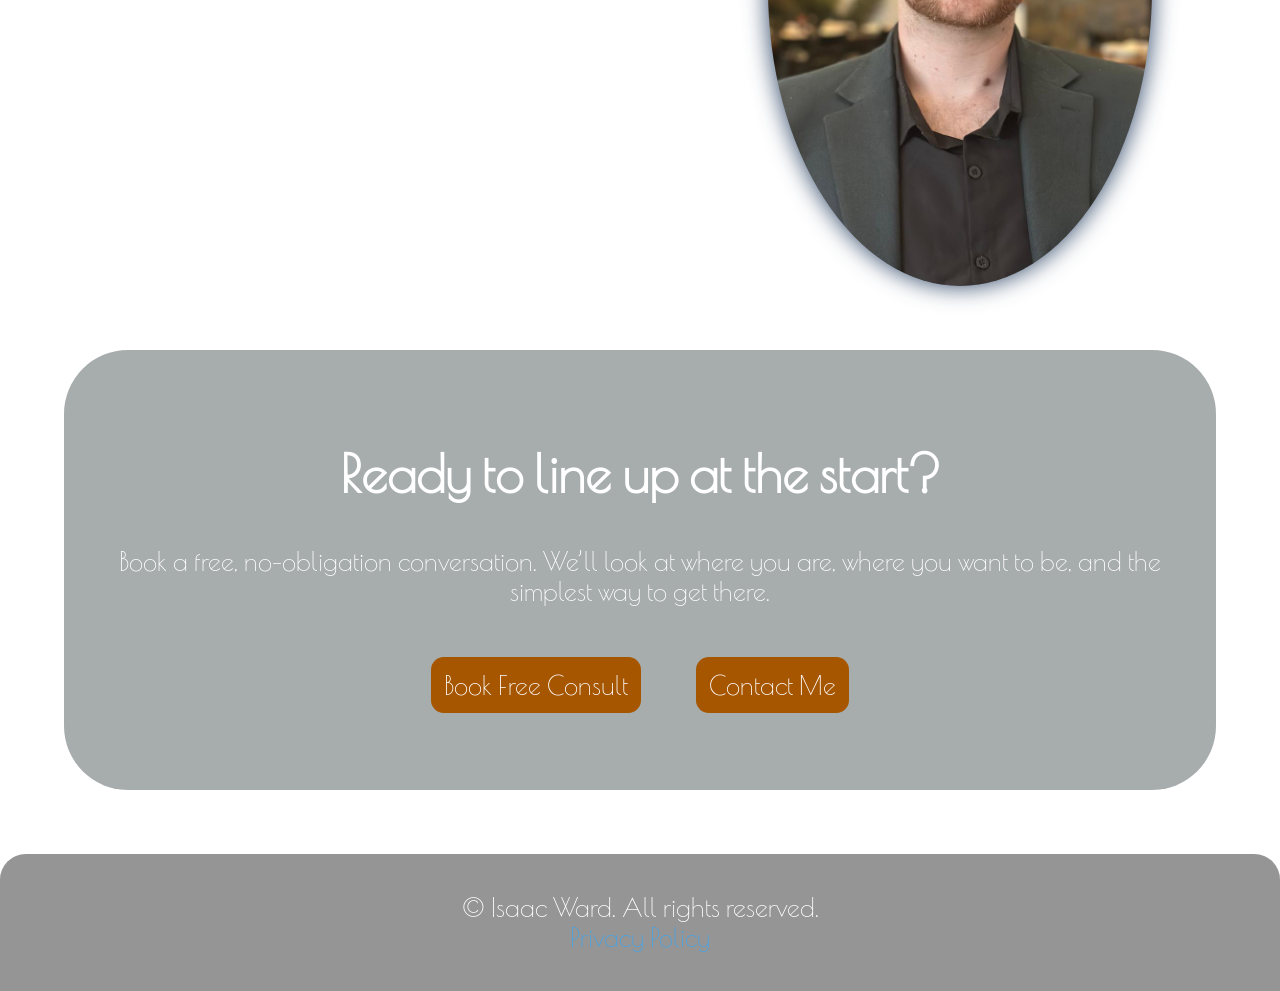
==== commit 55ad8f92: "Update book now trial 3" ====
--- a/index.html
+++ b/index.html
@@ -74,7 +74,7 @@
                 </div>
 
                 <div class="cta-buttons">
-                    <button class="cta-button"><a href="https://book.squareup.com/appointments/8s9frsb6zgdurt/location/L0Z0Q3N47YZYD/availability" onClick="https://book.squareup.com/appointments/8s9frsb6zgdurt/location/L0Z0Q3N47YZYD/availability">Book A Consult</a></button>
+                    <button class="cta-button"><a href="https://book.squareup.com/appointments/3ue0uk47vtu729/location/L0Z0Q3N47YZYD/availability">Book A Consult</a></button>
                     <button class="cta-button"><a href="#services-section">See How I Help</a></button>
                 </div>
 
@@ -183,7 +183,7 @@
                     <h1>Ready to line up at the start?</h1>
 
                     <p>Book a free, no-obligation conversation. We’ll look at where you are, where you want to be, and the simplest way to get there.</p>
-                    <button class="cta-button2"><a href="https://book.squareup.com/appointments/8s9frsb6zgdurt/location/L0Z0Q3N47YZYD/availability" onClick="https://book.squareup.com/appointments/8s9frsb6zgdurt/location/L0Z0Q3N47YZYD/availability">Book Free Consult</a></button>
+                    <button class="cta-button2"><a href="https://book.squareup.com/appointments/3ue0uk47vtu729/location/L0Z0Q3N47YZYD/availability">Book Free Consult</a></button>
                     <button class="cta-button2" onclick="show();">Contact Me</button>
                 </div>
                 
@@ -199,4 +199,6 @@
     <!-- SCRIPTS  -->
     <script src="script.js" type="text/javascript"></script>
     <script src="https://web3forms.com/client/script.js" async defer></script>
+
+    <!-- Start Square Appointments Embed Code --><script src='https://square.site/appointments/buyer/widget/8s9frsb6zgdurt/L0Z0Q3N47YZYD.js'></script><!-- End Square Appointments Embed Code →
 </html>
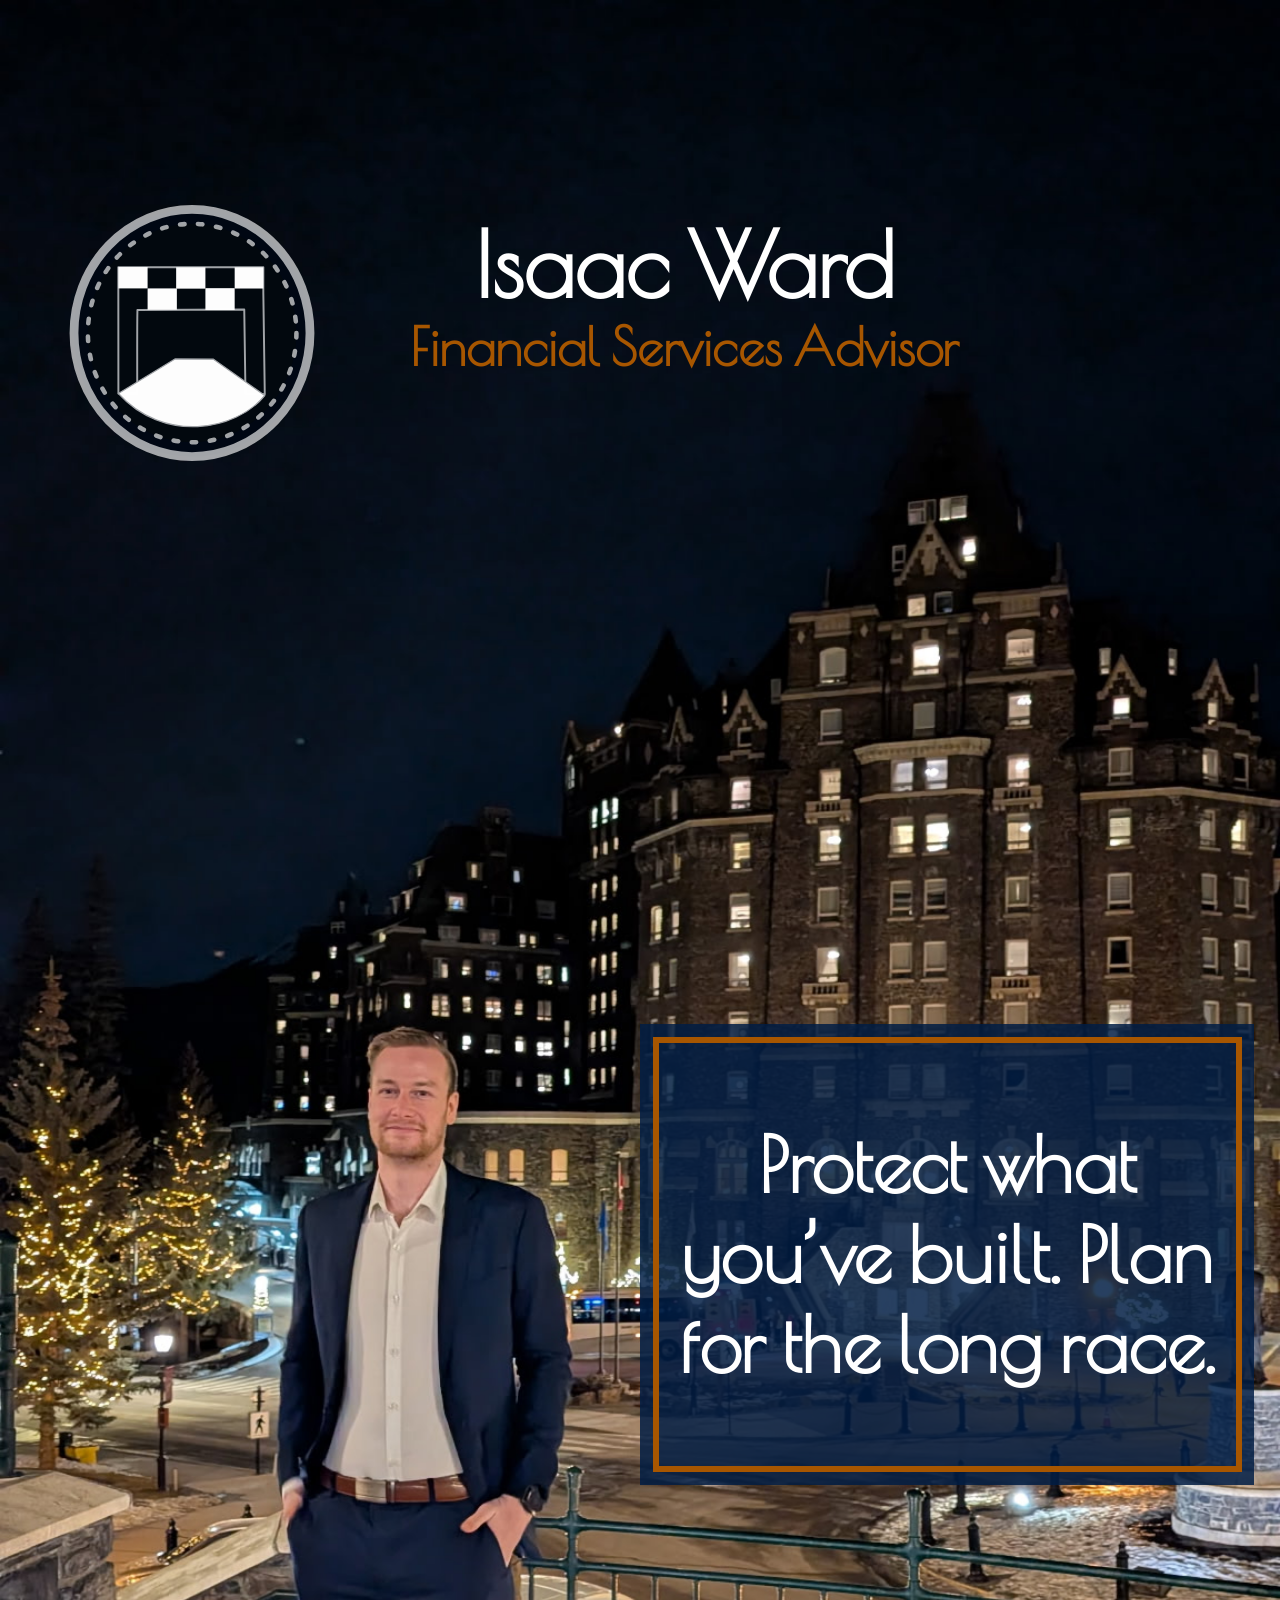
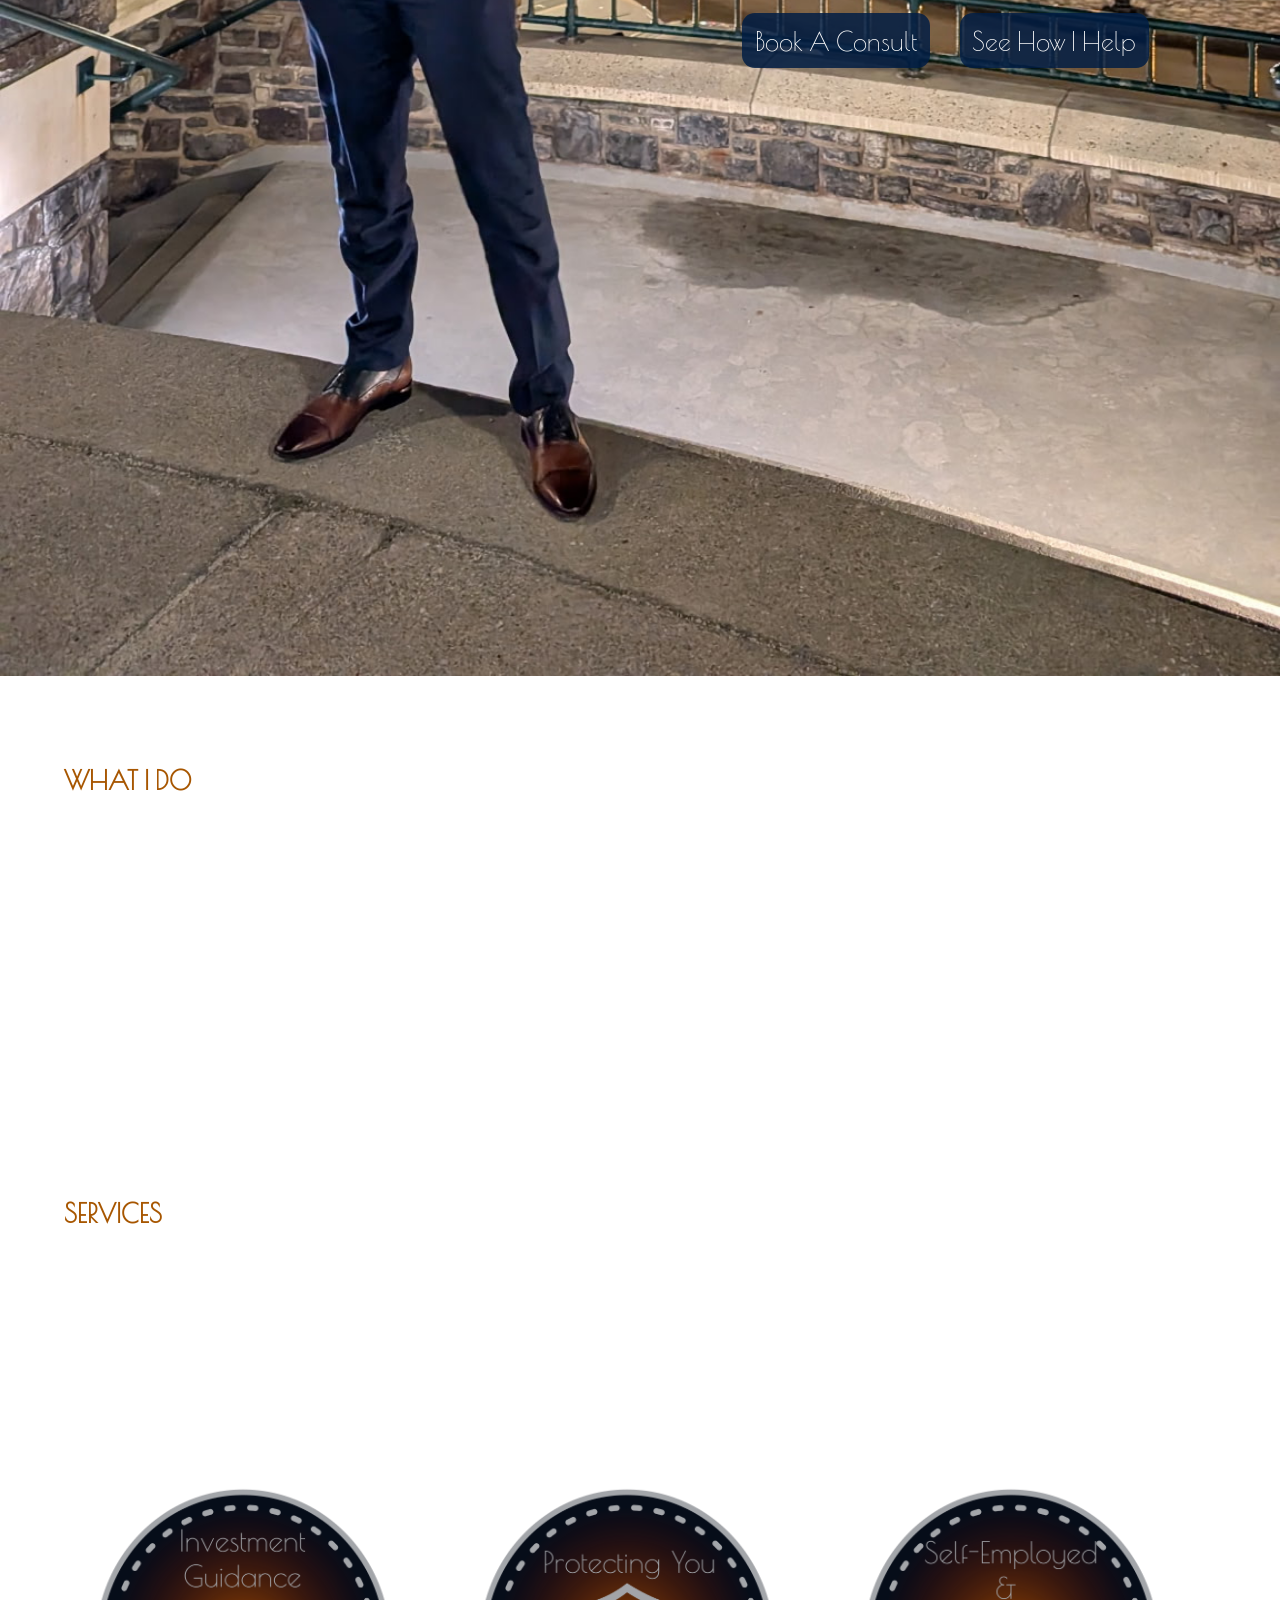
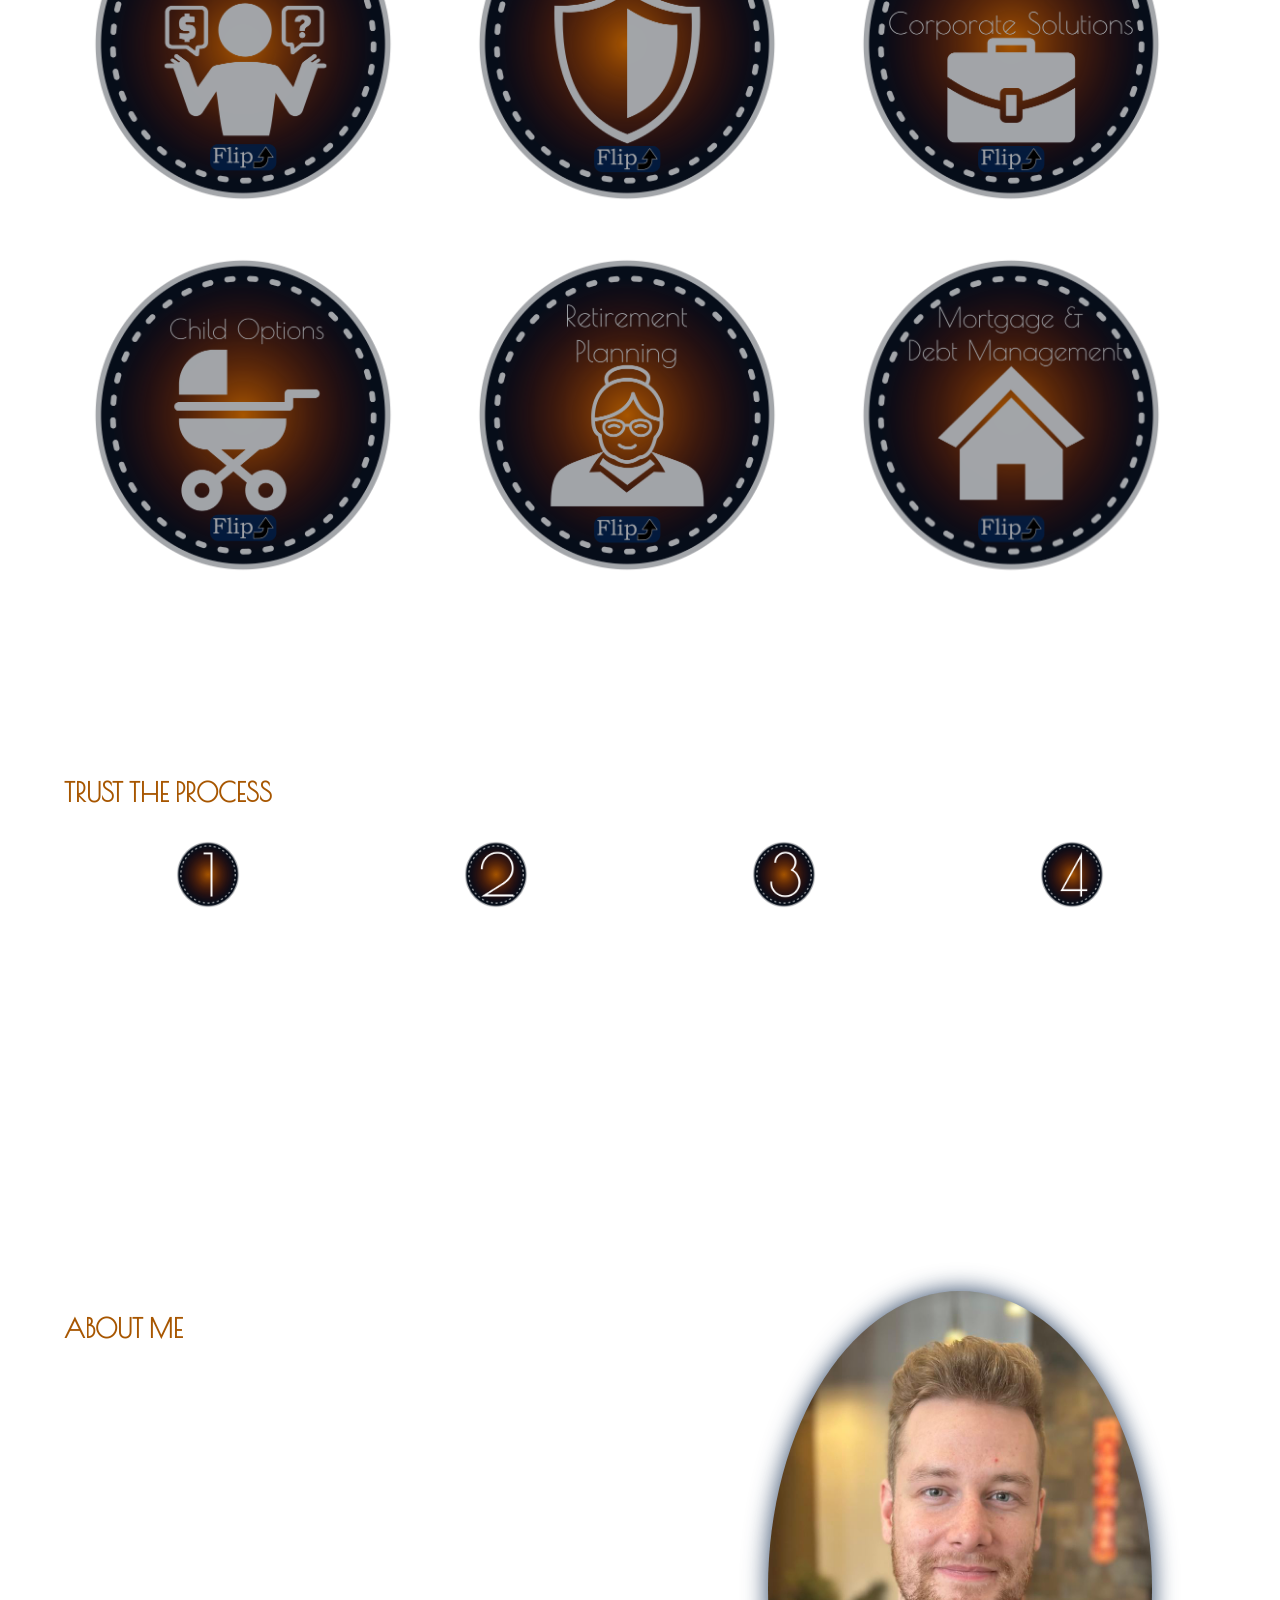
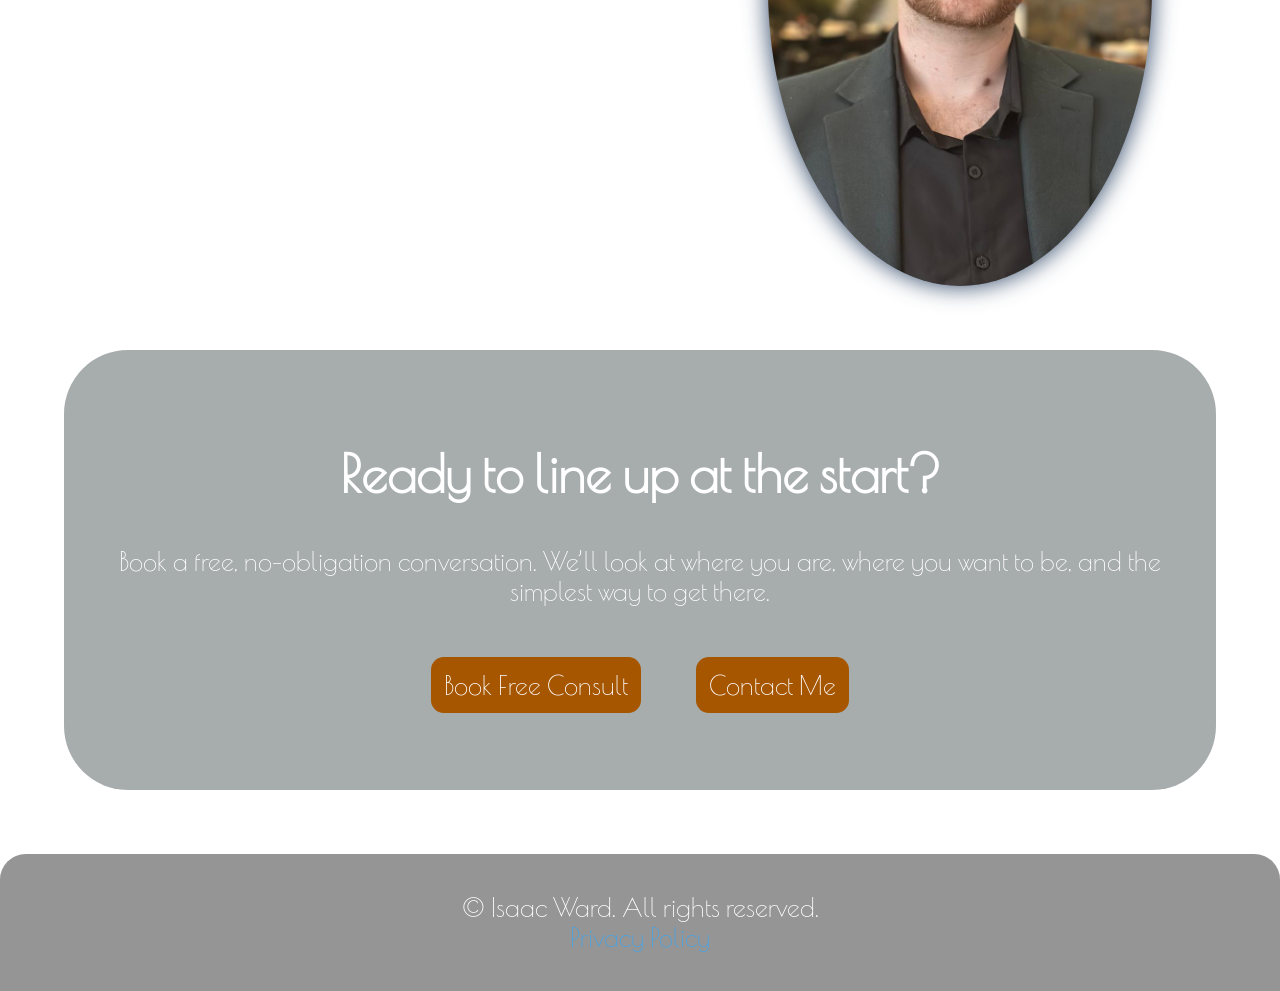
==== commit a8d424fd: "Minor format fix" ====
--- a/index.html
+++ b/index.html
@@ -199,6 +199,5 @@
     <!-- SCRIPTS  -->
     <script src="script.js" type="text/javascript"></script>
     <script src="https://web3forms.com/client/script.js" async defer></script>
-
-    <!-- Start Square Appointments Embed Code --><script src='https://square.site/appointments/buyer/widget/8s9frsb6zgdurt/L0Z0Q3N47YZYD.js'></script><!-- End Square Appointments Embed Code →
+    <!-- Start Square Appointments Embed Code --><script src='https://square.site/appointments/buyer/widget/8s9frsb6zgdurt/L0Z0Q3N47YZYD.js'></script><!-- End Square Appointments Embed Code -->
 </html>
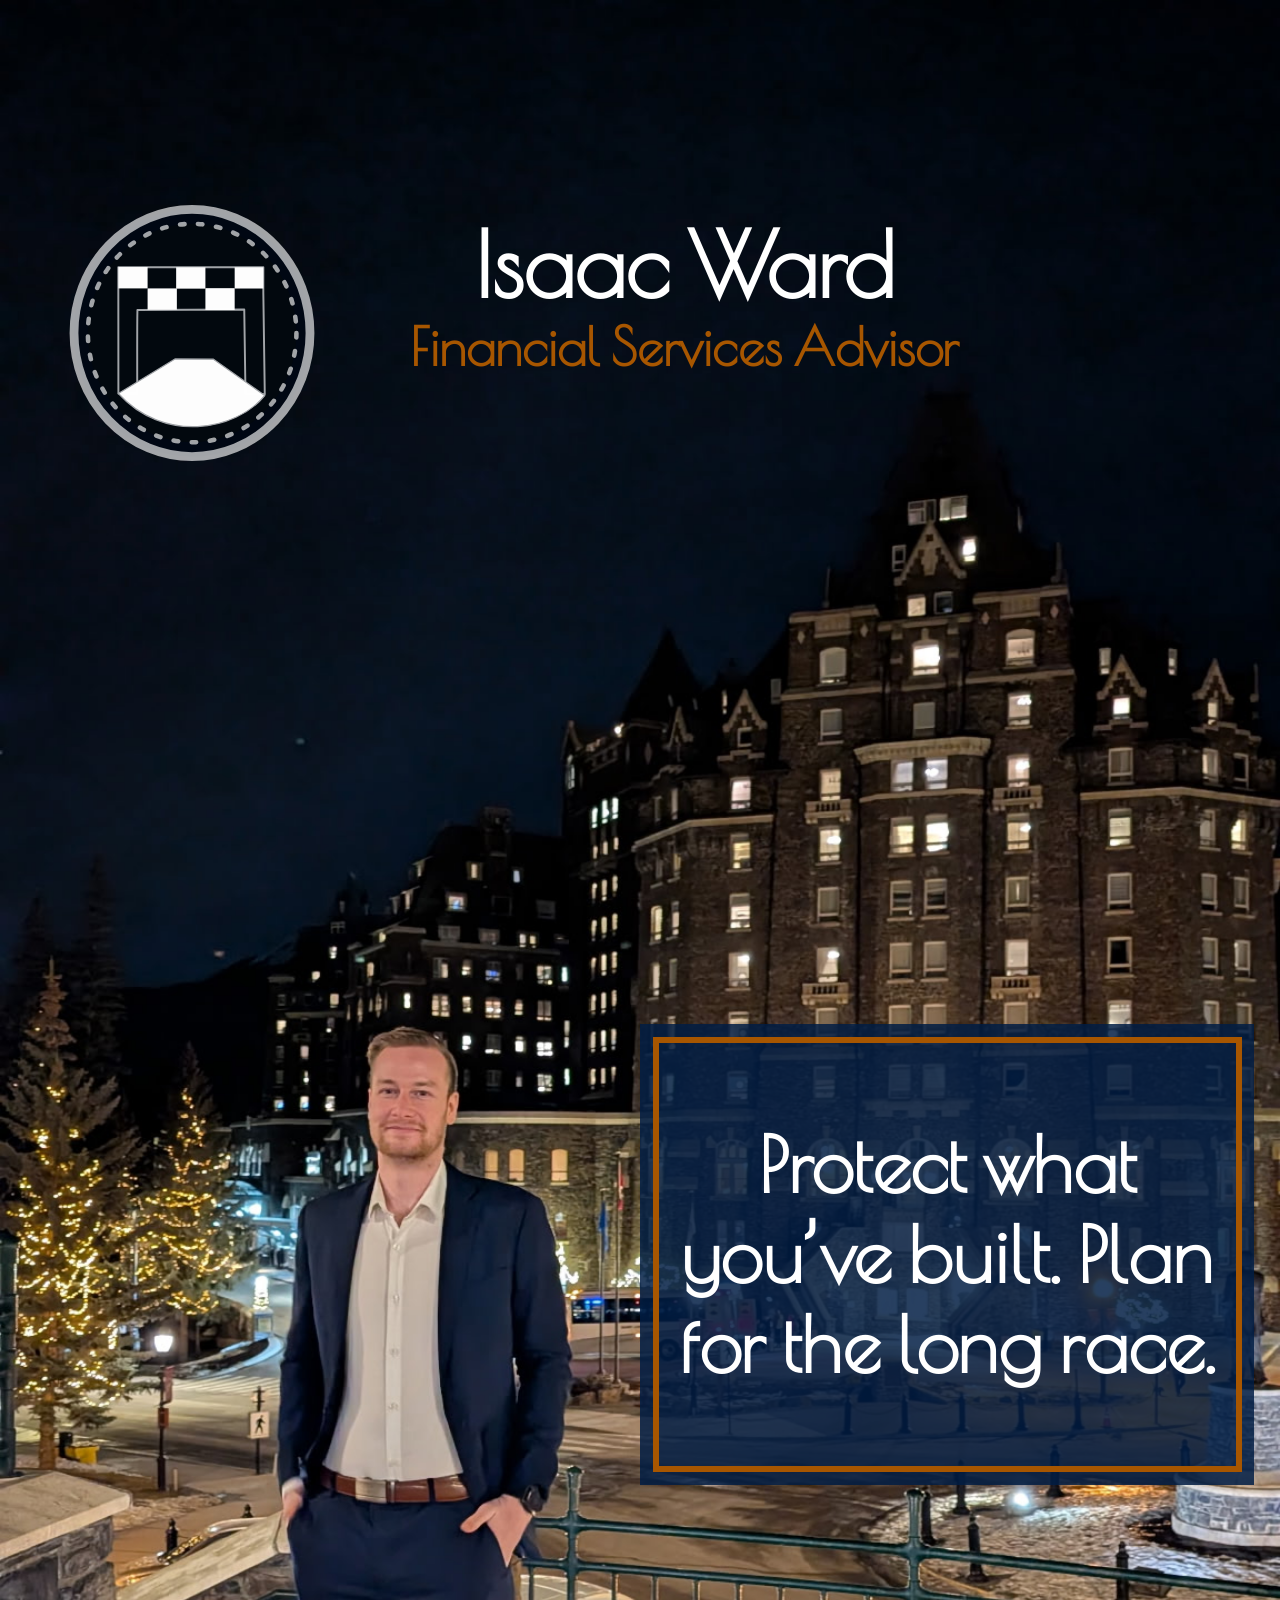
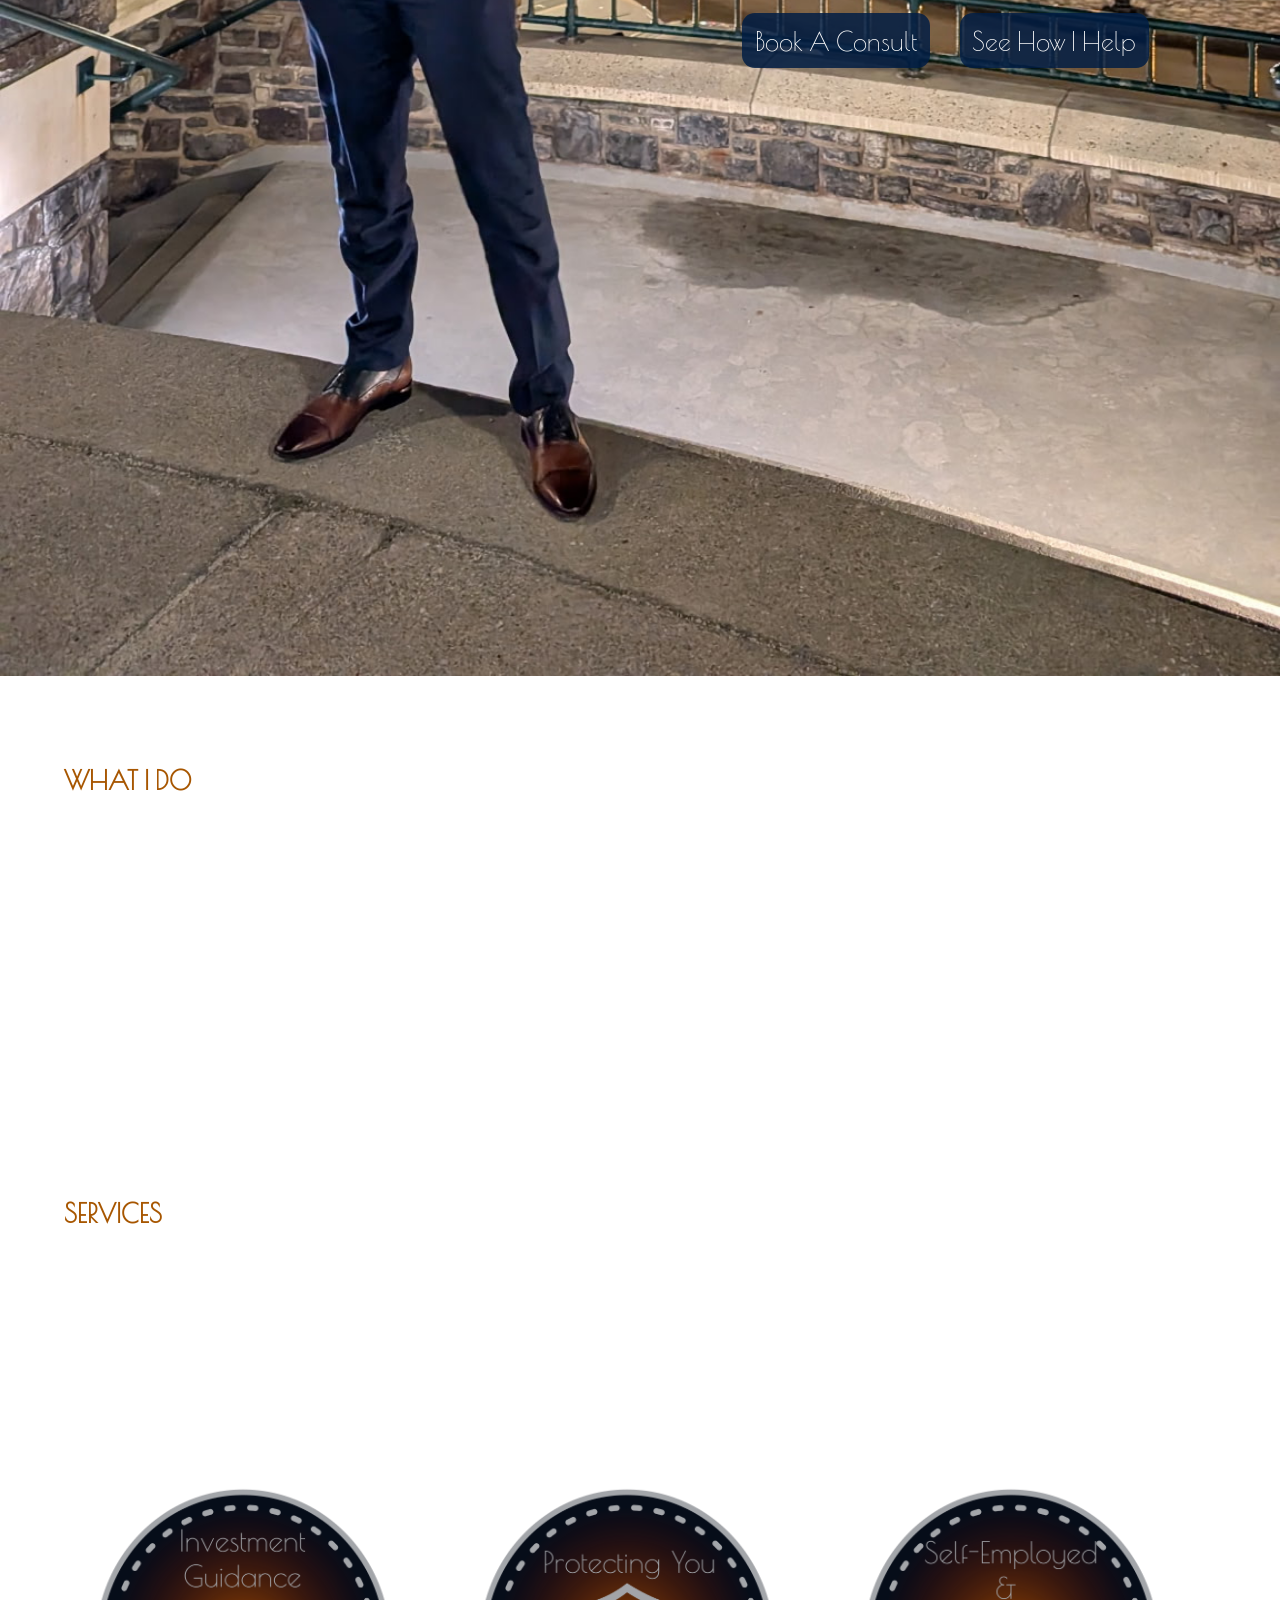
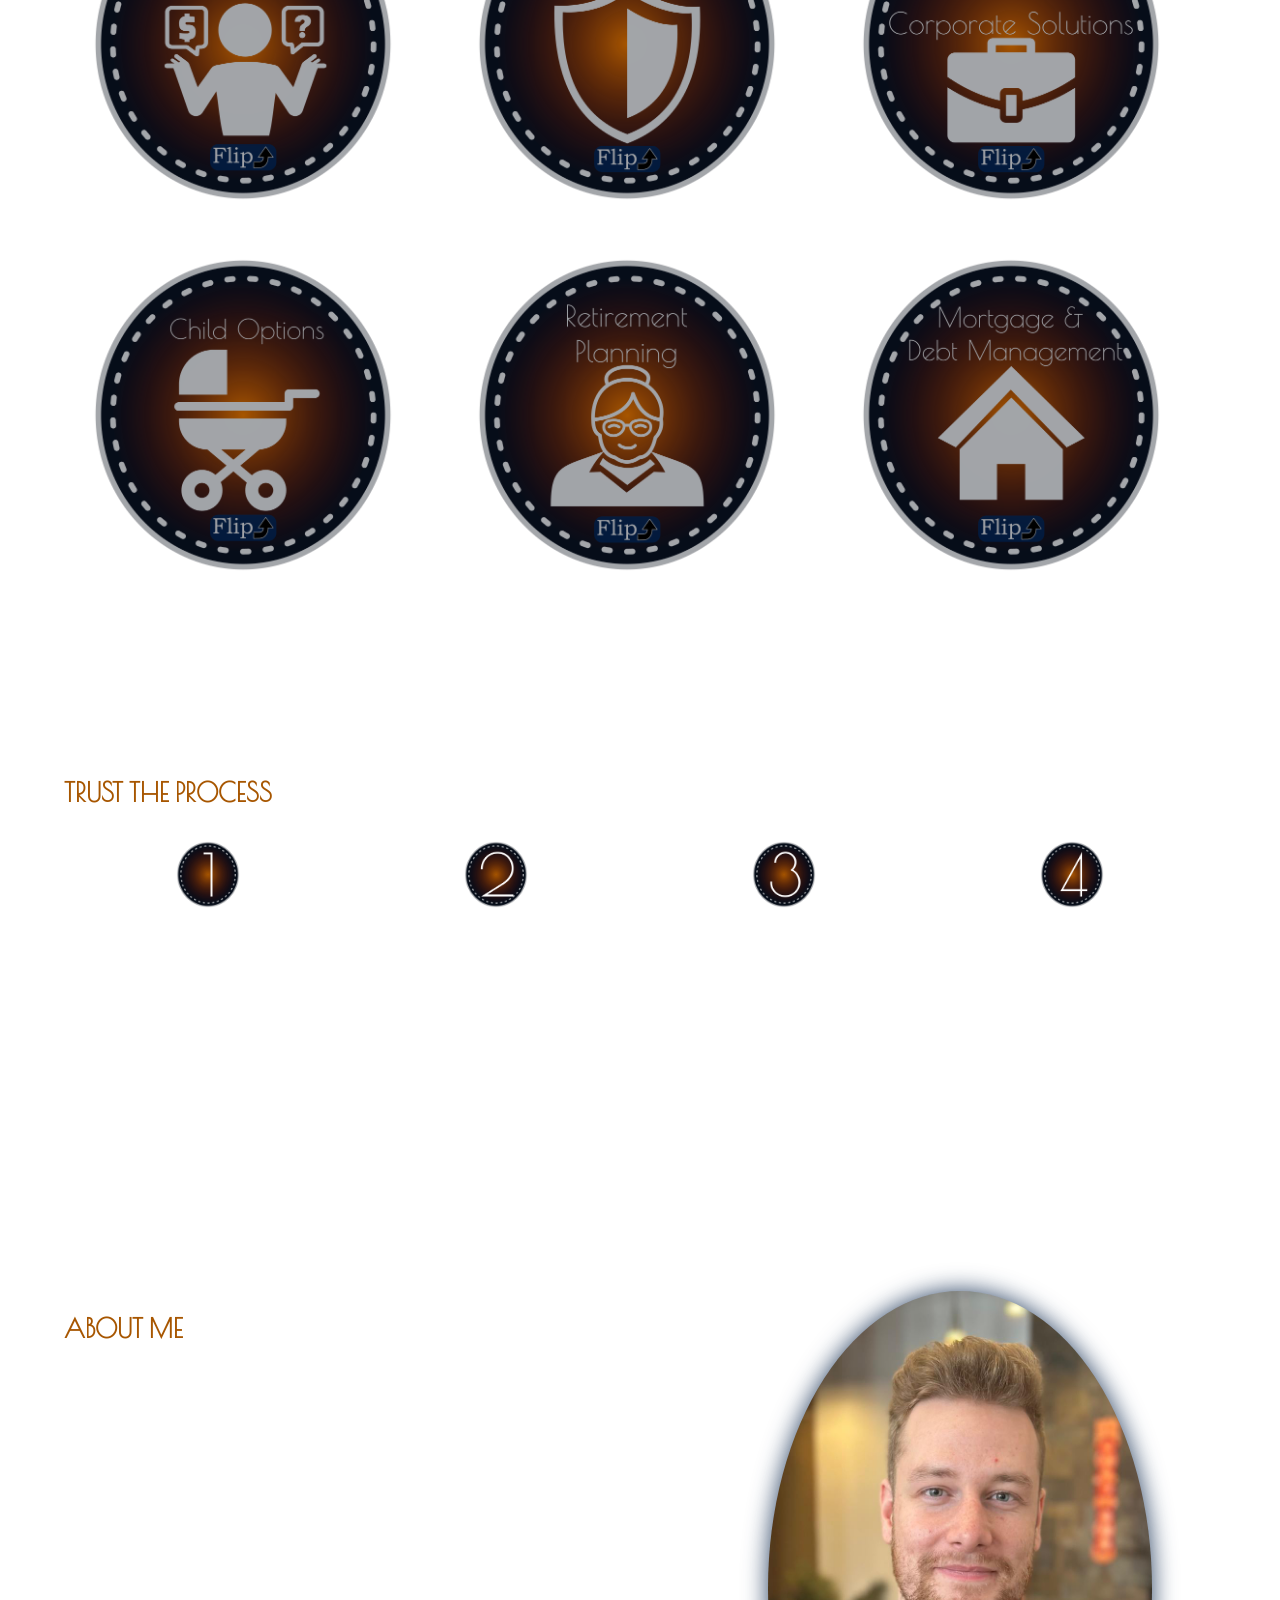
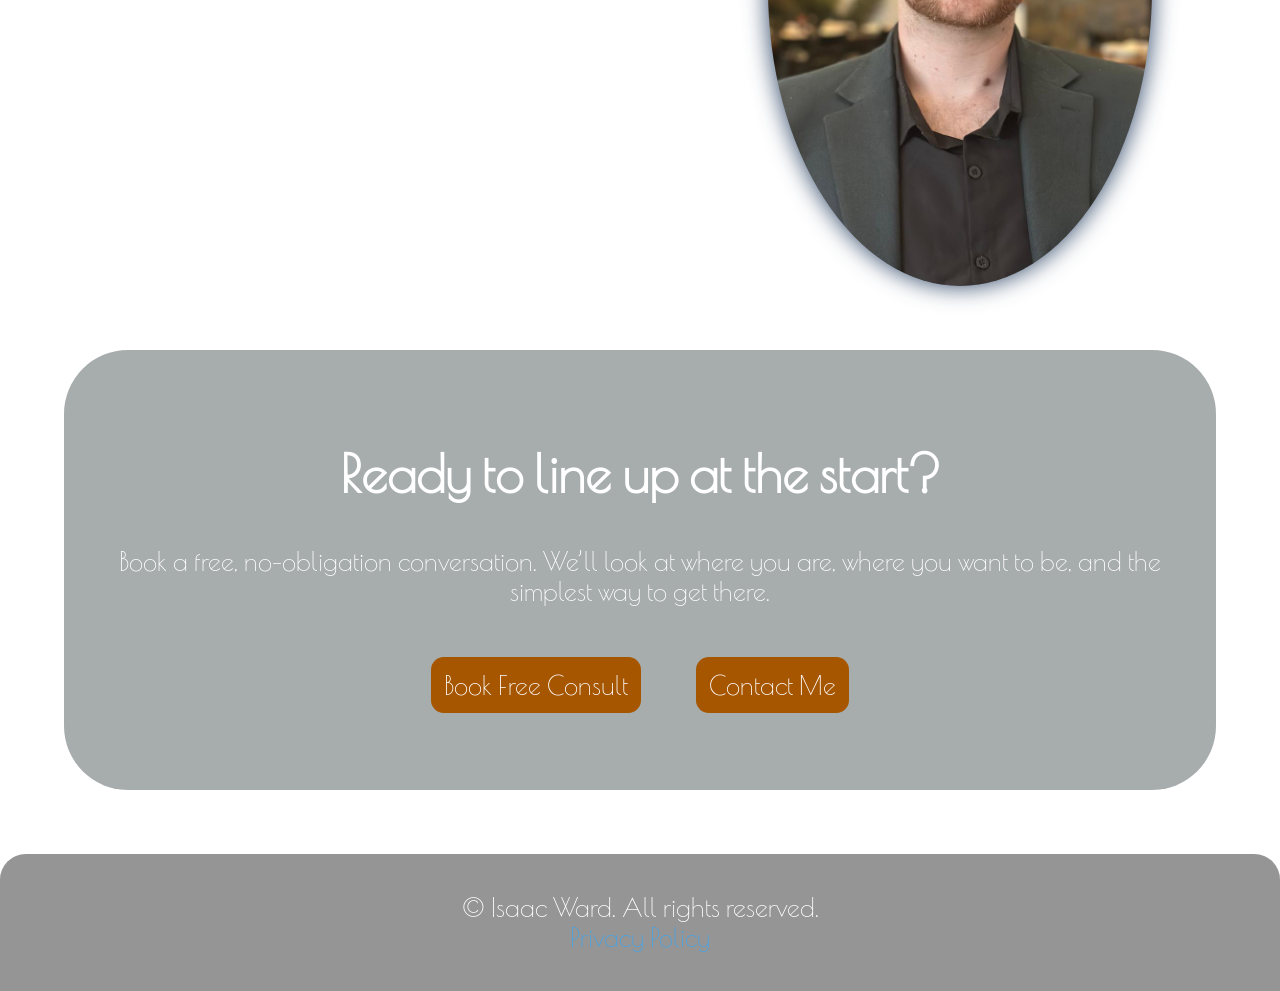
==== commit f07076fa: "Update to include Square Javascript in a separate file." ====
--- a/index.html
+++ b/index.html
@@ -74,7 +74,7 @@
                 </div>
 
                 <div class="cta-buttons">
-                    <button class="cta-button"><a href="https://book.squareup.com/appointments/3ue0uk47vtu729/location/L0Z0Q3N47YZYD/availability">Book A Consult</a></button>
+                    <button class="cta-button"><a href="https://book.squareup.com/appointments/8s9frsb6zgdurt/location/L0Z0Q3N47YZYD/availability">Book A Consult</a></button>
                     <button class="cta-button"><a href="#services-section">See How I Help</a></button>
                 </div>
 
@@ -183,7 +183,7 @@
                     <h1>Ready to line up at the start?</h1>
 
                     <p>Book a free, no-obligation conversation. We’ll look at where you are, where you want to be, and the simplest way to get there.</p>
-                    <button class="cta-button2"><a href="https://book.squareup.com/appointments/3ue0uk47vtu729/location/L0Z0Q3N47YZYD/availability">Book Free Consult</a></button>
+                    <button class="cta-button2"><a href="https://book.squareup.com/appointments/8s9frsb6zgdurt/location/L0Z0Q3N47YZYD/availability">Book Free Consult</a></button>
                     <button class="cta-button2" onclick="show();">Contact Me</button>
                 </div>
                 
@@ -199,5 +199,4 @@
     <!-- SCRIPTS  -->
     <script src="script.js" type="text/javascript"></script>
     <script src="https://web3forms.com/client/script.js" async defer></script>
-    <!-- Start Square Appointments Embed Code --><script src='https://square.site/appointments/buyer/widget/8s9frsb6zgdurt/L0Z0Q3N47YZYD.js'></script><!-- End Square Appointments Embed Code -->
 </html>
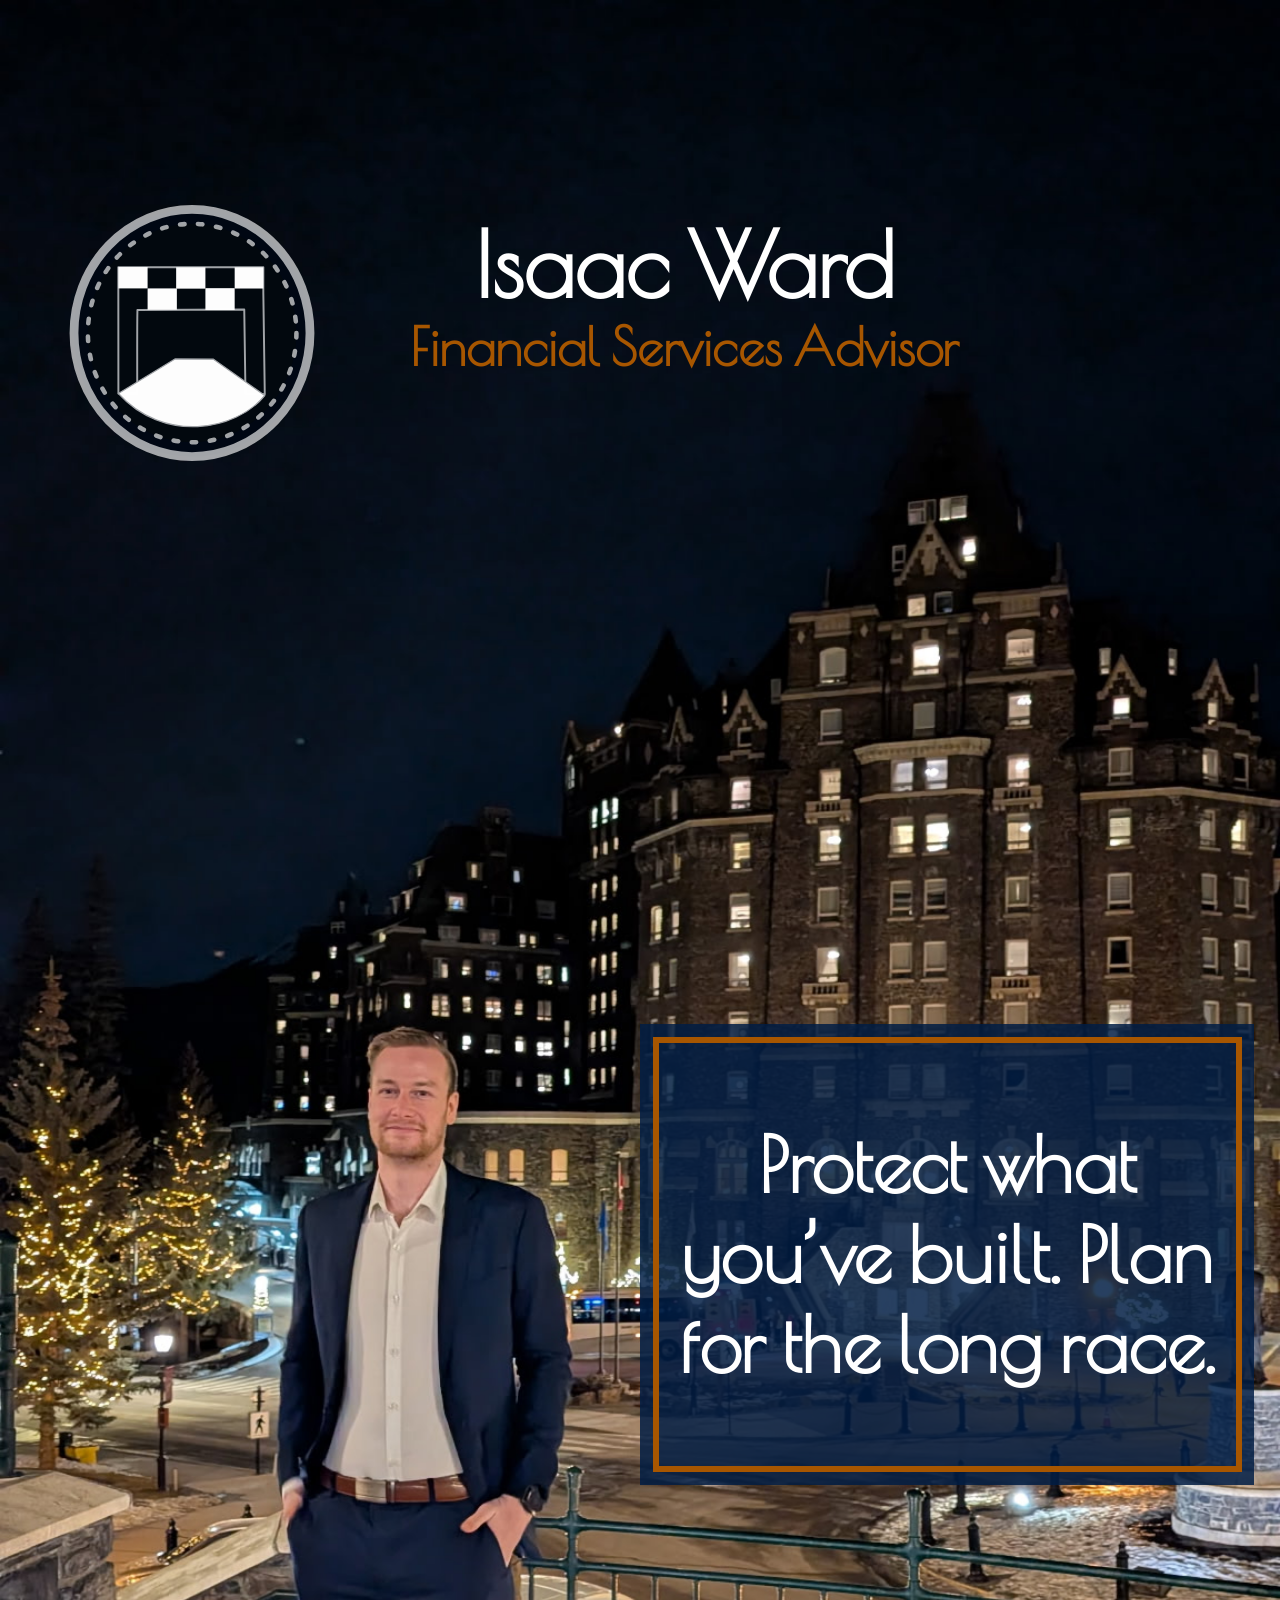
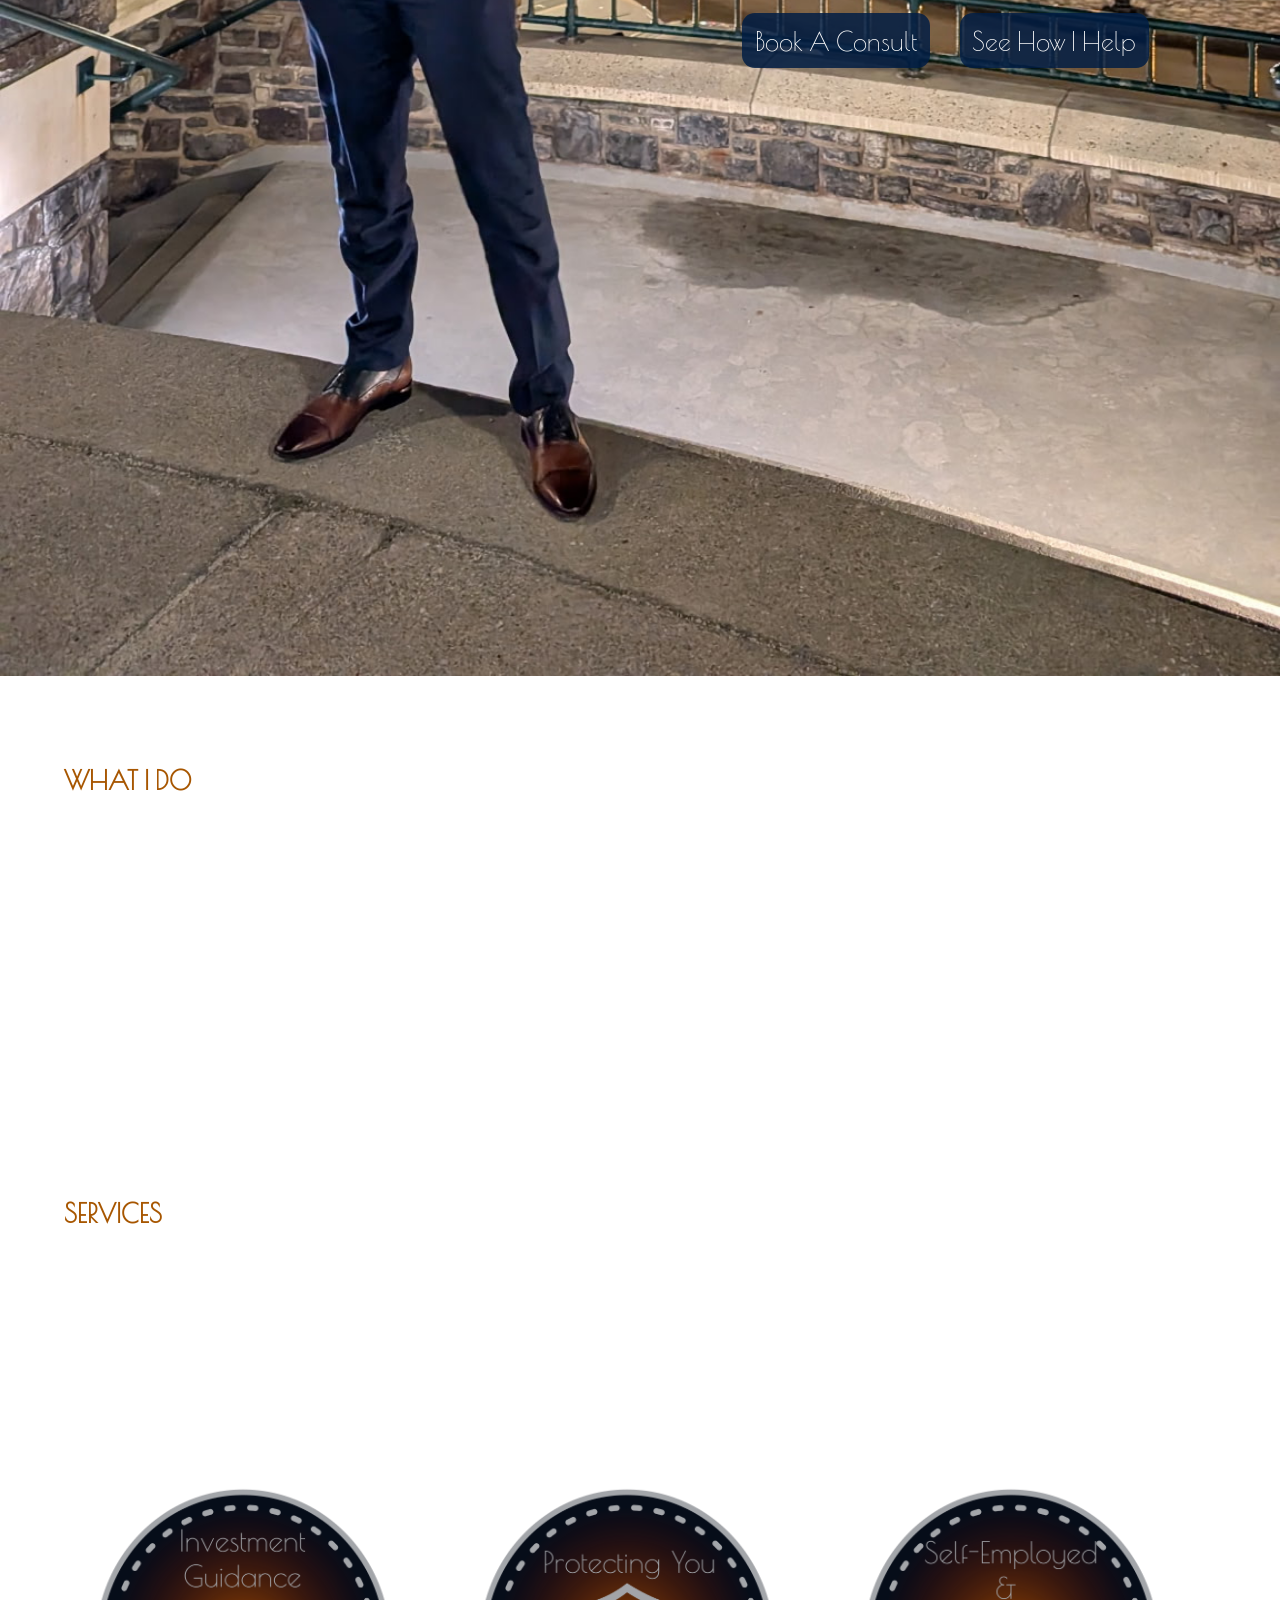
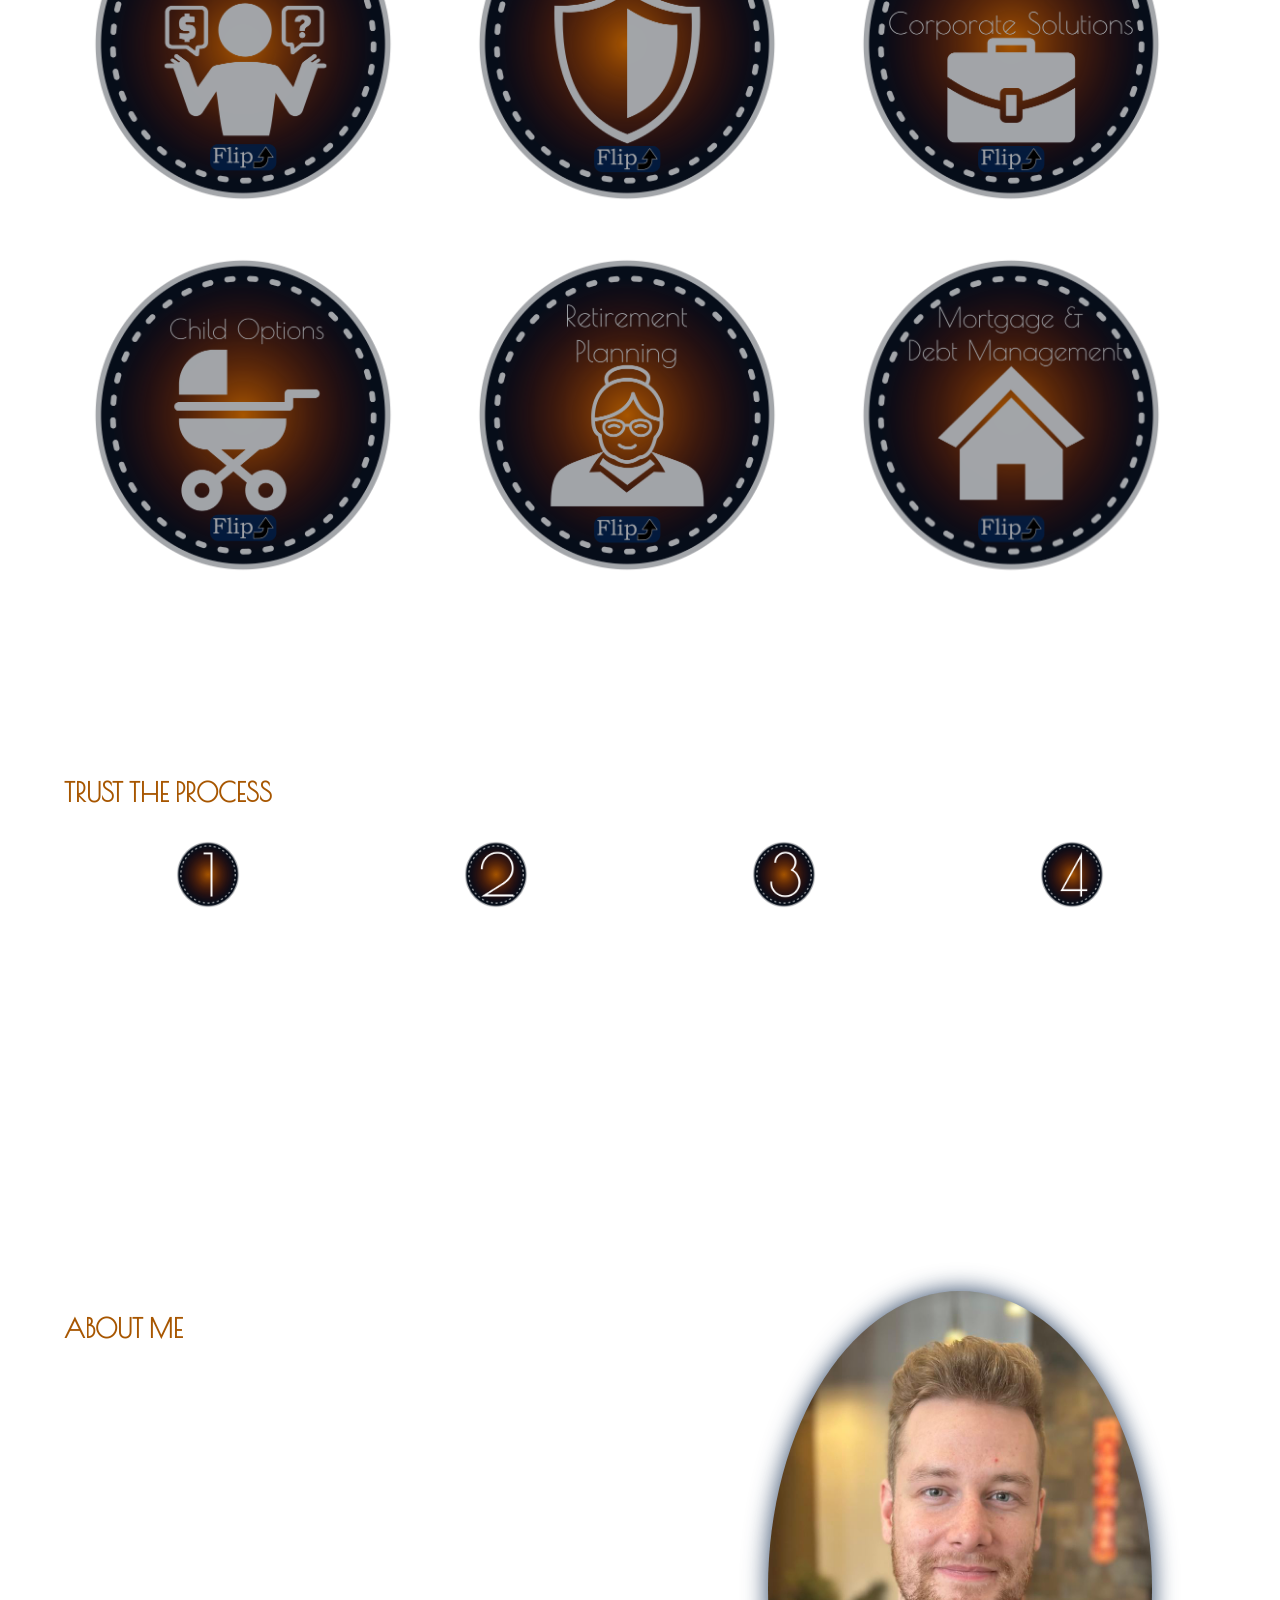
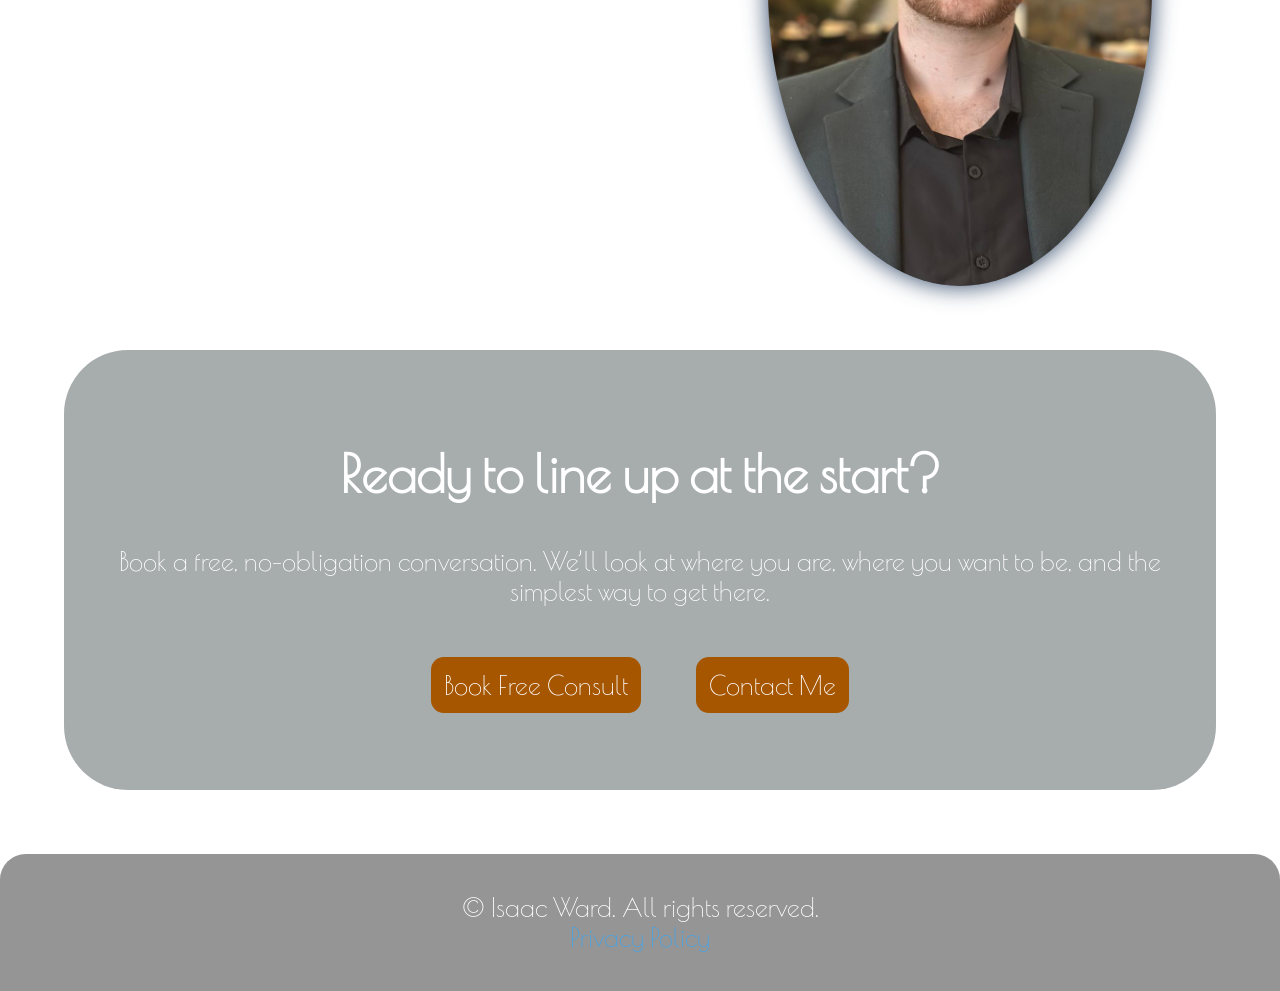
==== commit 142428fb: "Remove unessicary Google site verification meta property (not being used)." ====
--- a/index.html
+++ b/index.html
@@ -9,7 +9,6 @@
         <!-- META  -->
         <meta charset='UTF-8'>
         <meta name="description" content="Isaac Ward offers one-on-one financial services to make sure your money goes the extra mile.">
-        <meta name="google-site-verification" content="{Google verification code for indexing & Google Analytics}" />
         <meta name="robots" content="index, follow">
         <meta name="author" content="Streight Digital Solutions">
         <meta property="og:description" content="Isaac Ward offers one-on-one financial services to make sure your money goes the extra mile."/>
@@ -74,7 +73,7 @@
                 </div>
 
                 <div class="cta-buttons">
-                    <button class="cta-button"><a href="https://book.squareup.com/appointments/8s9frsb6zgdurt/location/L0Z0Q3N47YZYD/availability">Book A Consult</a></button>
+                    <button class="cta-button"><a href="https://book.squareup.com/appointments/8s9frsb6zgdurt/location/L0Z0Q3N47YZYD/services/6T6W26VF574WSMZTQ42FX5QQ">Book A Consult</a></button>
                     <button class="cta-button"><a href="#services-section">See How I Help</a></button>
                 </div>
 
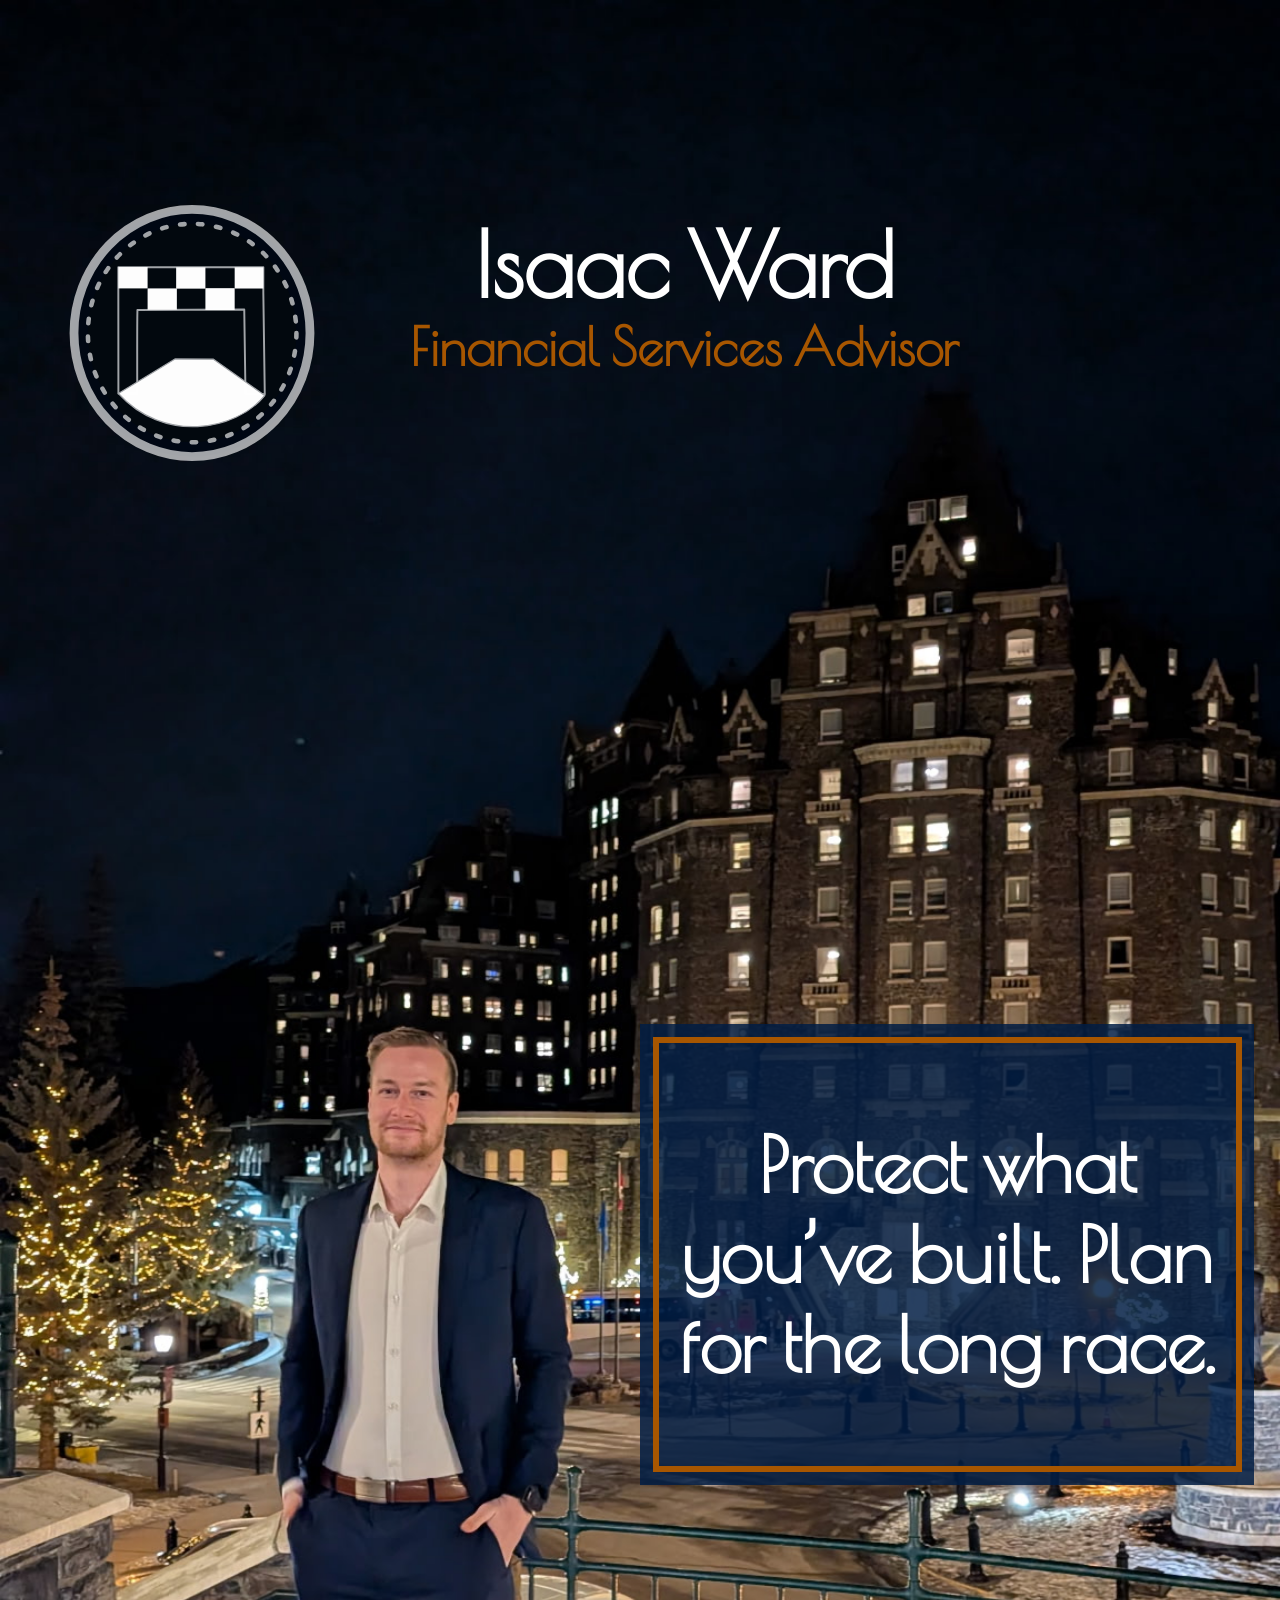
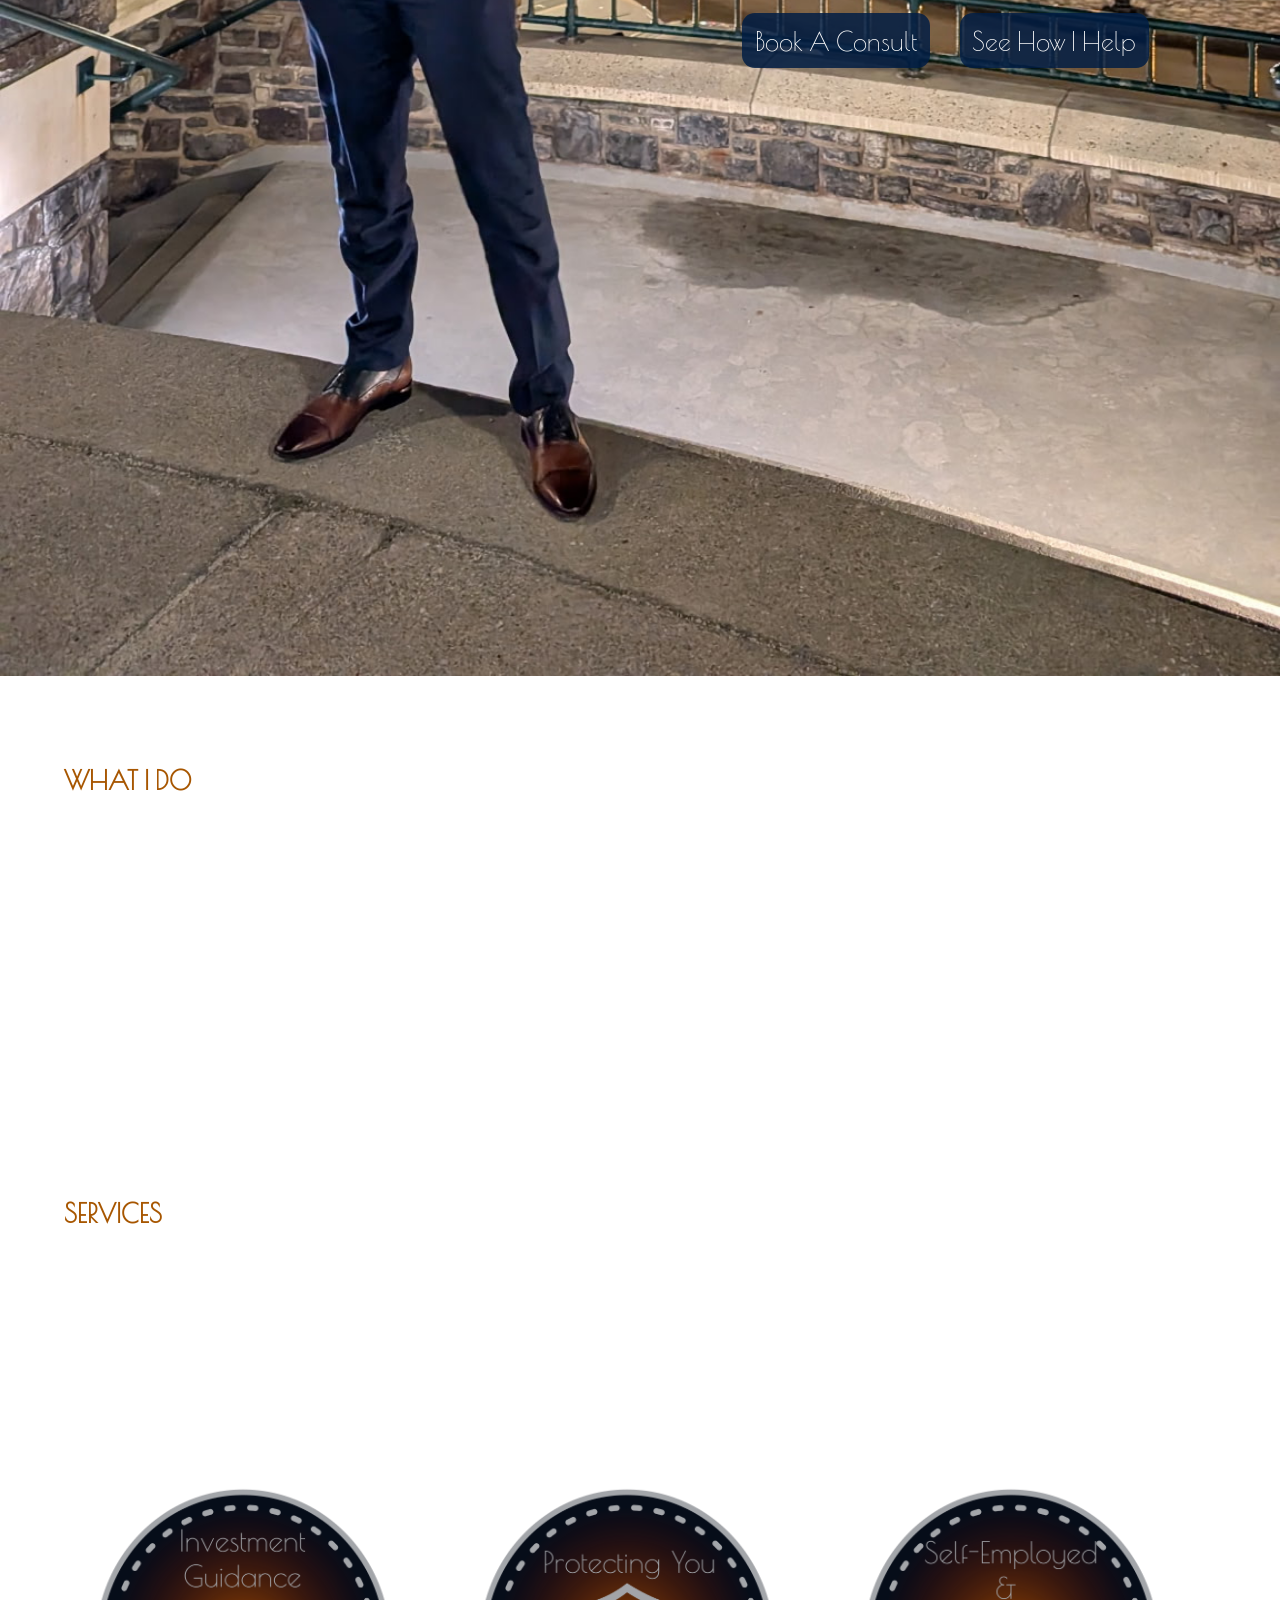
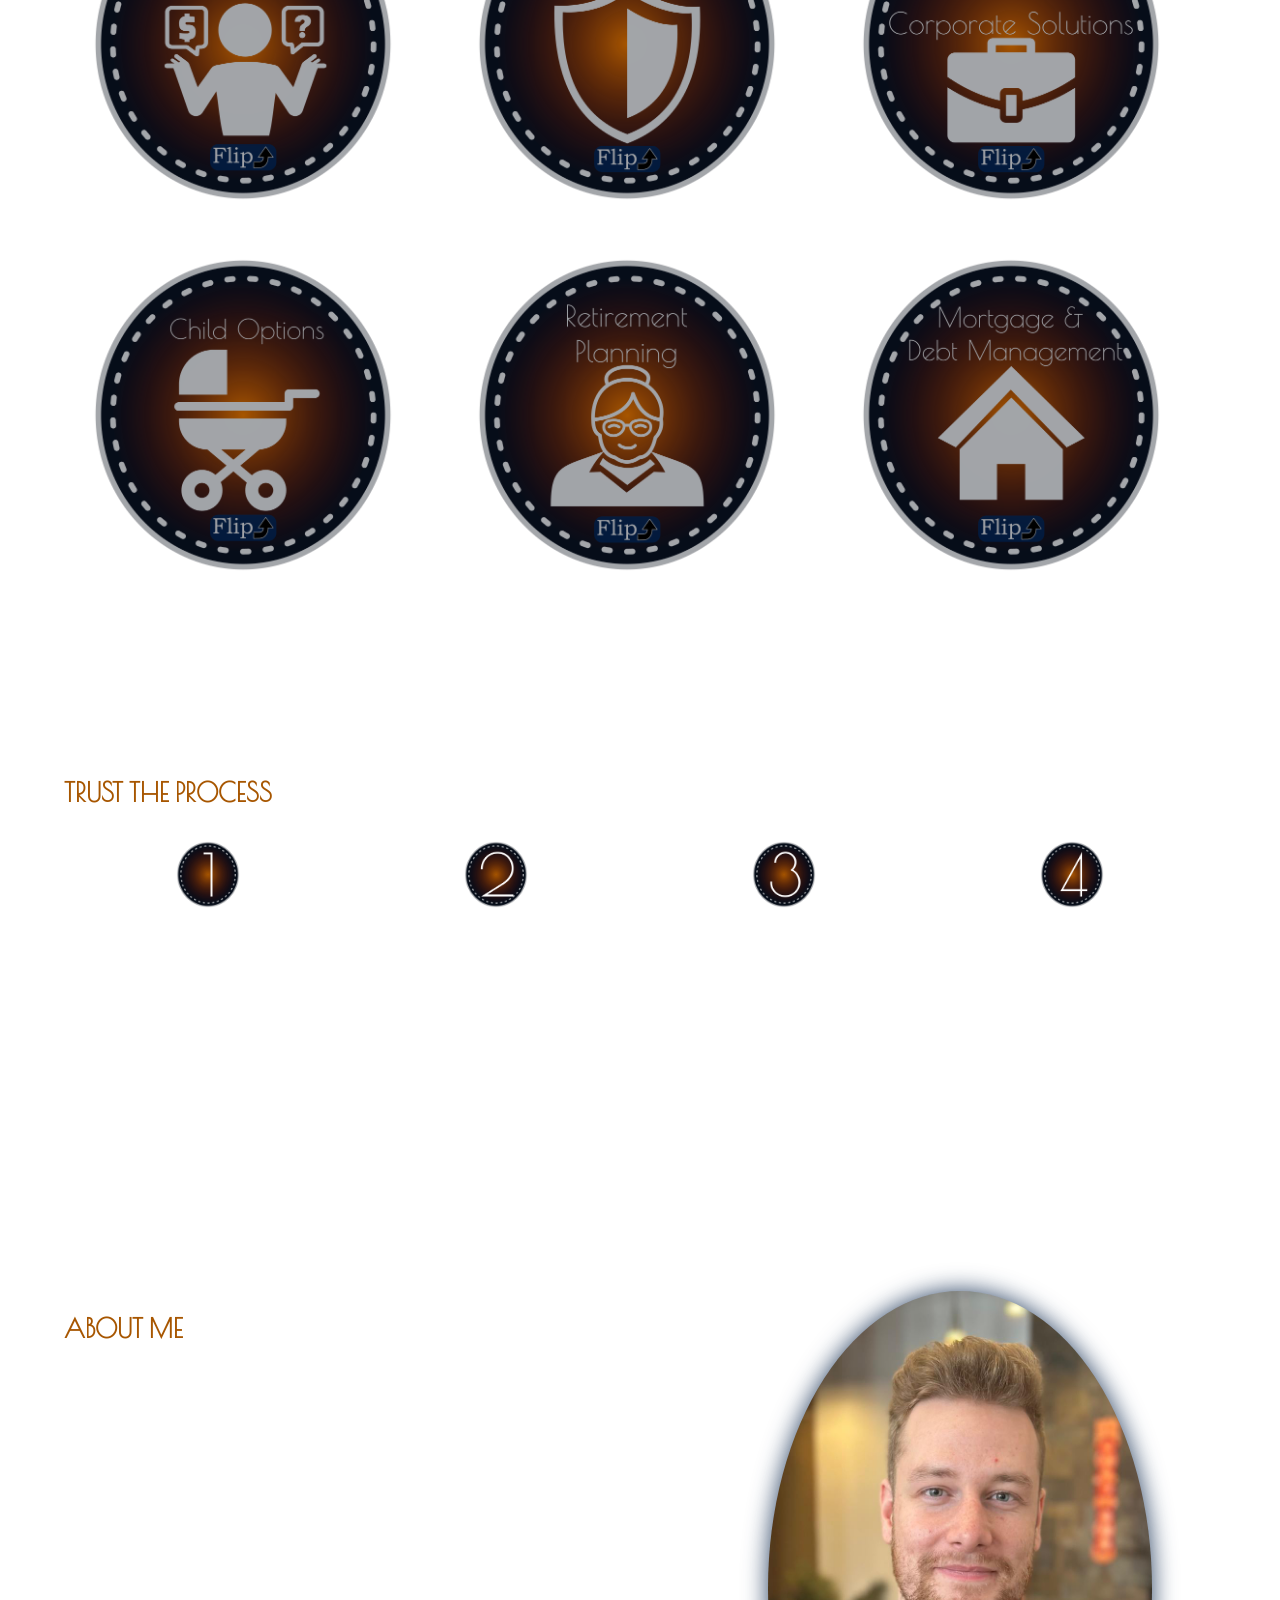
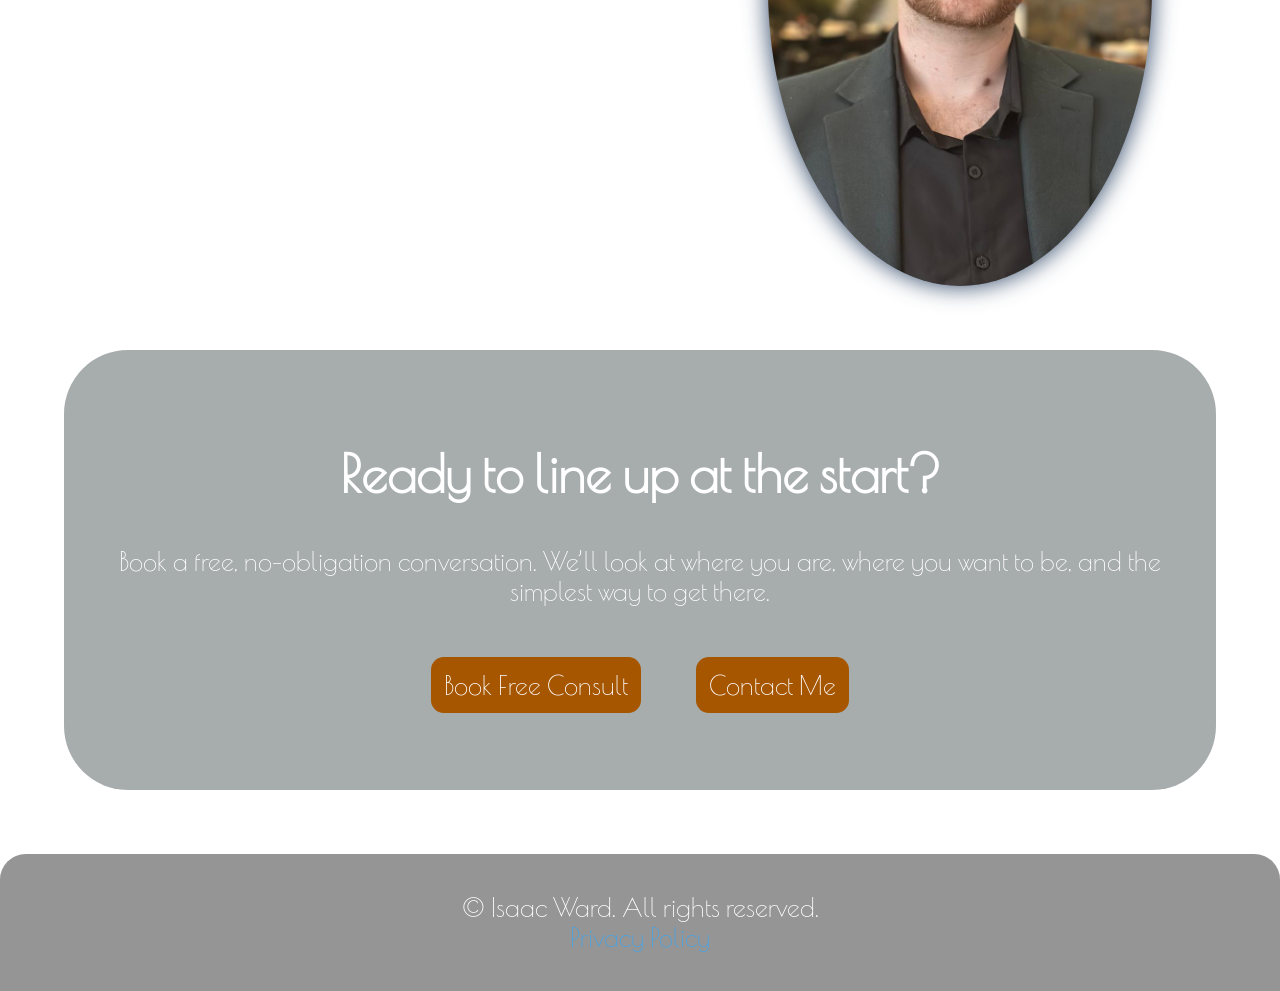
==== commit 616b4910: "Sync both buttons to the service page that includes a clearer "Book Now" button at the bottom." ====
--- a/index.html
+++ b/index.html
@@ -182,7 +182,7 @@
                     <h1>Ready to line up at the start?</h1>
 
                     <p>Book a free, no-obligation conversation. We’ll look at where you are, where you want to be, and the simplest way to get there.</p>
-                    <button class="cta-button2"><a href="https://book.squareup.com/appointments/8s9frsb6zgdurt/location/L0Z0Q3N47YZYD/availability">Book Free Consult</a></button>
+                    <button class="cta-button2"><a href="https://book.squareup.com/appointments/8s9frsb6zgdurt/location/L0Z0Q3N47YZYD/services/6T6W26VF574WSMZTQ42FX5QQ">Book Free Consult</a></button>
                     <button class="cta-button2" onclick="show();">Contact Me</button>
                 </div>
                 
